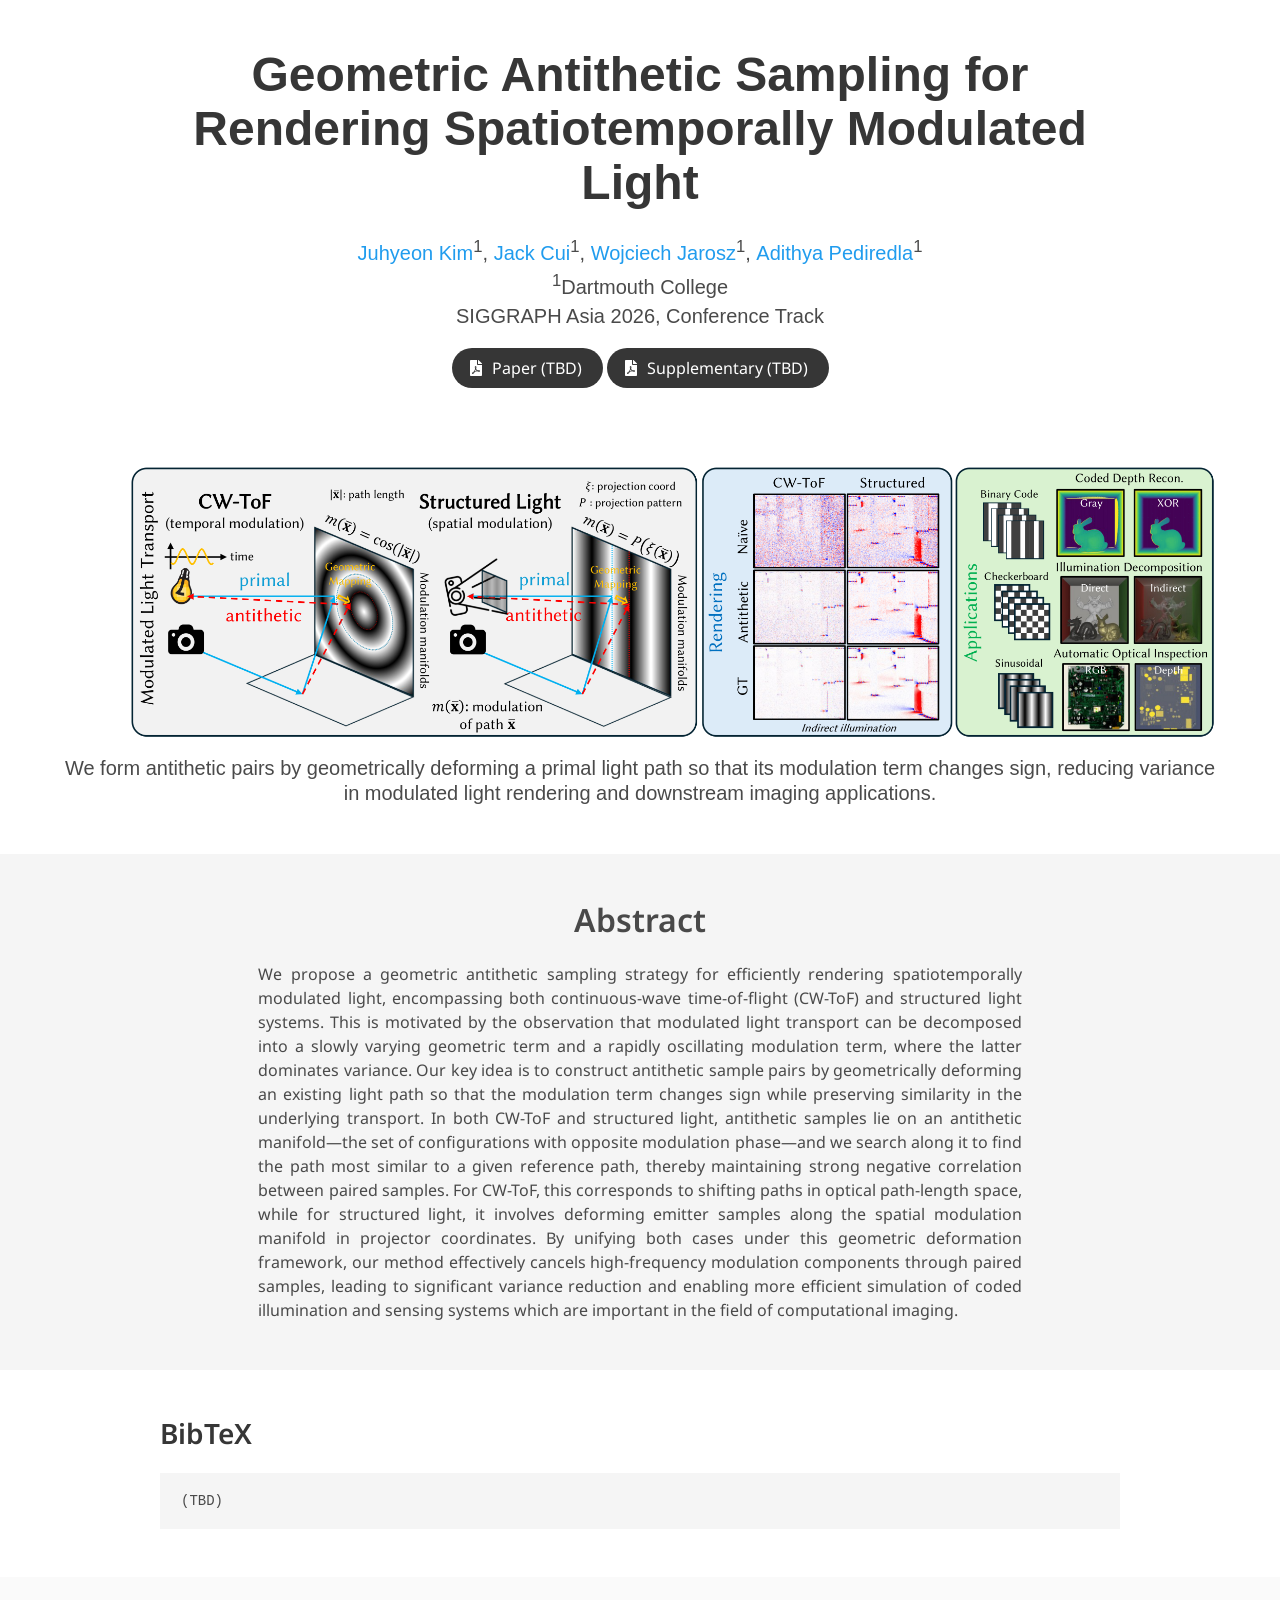
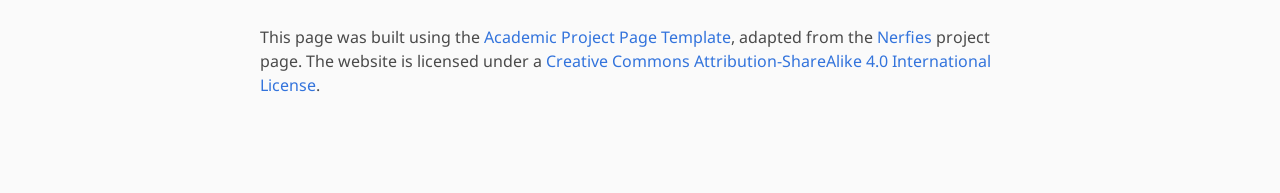
==== antithetic_modulation/index.html @ 36a0314f "grammar fix" ====
<!DOCTYPE html>
<html lang="en">
<head>
  <meta charset="utf-8">
  <meta name="description" content="Geometric Antithetic Sampling for Rendering Spatiotemporally Modulated Light">
  <meta property="og:title" content="Geometric Antithetic Sampling for Rendering Spatiotemporally Modulated Light">
  <meta property="og:description" content="Geometric Antithetic Sampling for Rendering Spatiotemporally Modulated Light (SIGGRAPH Asia 2026, Conference Track)">
  <meta property="og:url" content="https://juhyeonkim95.github.io/project-pages/antithetic_modulation/">
  <meta property="og:image" content="https://juhyeonkim95.github.io/project-pages/antithetic_modulation/static/images/teaser.png">
  <meta name="twitter:title" content="Geometric Antithetic Sampling for Rendering Spatiotemporally Modulated Light">
  <meta name="twitter:description" content="Geometric Antithetic Sampling for Rendering Spatiotemporally Modulated Light (SIGGRAPH Asia 2026, Conference Track)">
  <meta name="twitter:image" content="https://juhyeonkim95.github.io/project-pages/antithetic_modulation/static/images/teaser.png">
  <meta name="twitter:card" content="summary_large_image">
  <meta name="keywords" content="Antithetic Sampling, Modulated Light Transport, Structured Light, Continuous-wave Time-of-Flight Imaging">
  <meta name="viewport" content="width=device-width, initial-scale=1">

  <title>Geometric Antithetic Sampling for Rendering Spatiotemporally Modulated Light</title>
  <link rel="icon" type="image/x-icon" href="static/images/butterfly.ico">
  <link href="https://fonts.googleapis.com/css?family=Google+Sans|Noto+Sans|Castoro" rel="stylesheet">
  <link rel="stylesheet" href="static/css/bulma.min.css">
  <link rel="stylesheet" href="static/css/fontawesome.all.min.css">
  <link rel="stylesheet" href="static/css/index.css">
  <script defer src="static/js/fontawesome.all.min.js"></script>
</head>
<body>
  <section class="hero">
    <div class="hero-body">
      <div class="container is-max-desktop">
        <div class="columns is-centered">
          <div class="column has-text-centered">
            <h1 class="title is-1 publication-title">Geometric Antithetic Sampling for<br>Rendering Spatiotemporally Modulated Light</h1>
            <div class="is-size-5 publication-authors">
              <span class="author-block"><a href="https://juhyeonkim.netlify.app/" target="_blank">Juhyeon Kim</a><sup>1</sup>,</span>
              <span class="author-block"><a href="https://jackcui.ca/" target="_blank">Jack Cui</a><sup>1</sup>,</span>
              <span class="author-block"><a href="https://cs.dartmouth.edu/~wjarosz/" target="_blank">Wojciech Jarosz</a><sup>1</sup>,</span>
              <span class="author-block"><a href="https://risclab-dartmouth.org/people/adithya-pediredla/" target="_blank">Adithya Pediredla</a><sup>1</sup></span>
            </div>
            <div class="is-size-5 publication-authors">
              <span class="author-block"><sup>1</sup>Dartmouth College<br>SIGGRAPH Asia 2026, Conference Track</span>
            </div>
            <div class="column has-text-centered">
              <div class="publication-links">
                <span class="link-block">
                  <a class="external-link button is-normal is-rounded is-dark" aria-disabled="true">
                    <span class="icon"><i class="fas fa-file-pdf"></i></span><span>Paper (TBD)</span>
                  </a>
                </span>
                <span class="link-block">
                  <a class="external-link button is-normal is-rounded is-dark" aria-disabled="true">
                    <span class="icon"><i class="fas fa-file-pdf"></i></span><span>Supplementary (TBD)</span>
                  </a>
                </span>
              </div>
            </div>
          </div>
        </div>
      </div>
    </div>
  </section>

  <section class="hero teaser">
    <div class="container is-fluid">
      <div class="hero-body">
        <img src="static/images/teaser.png" alt="Overview of geometric antithetic sampling for temporally and spatially modulated light transport">
        <h2 class="subtitle has-text-centered">
          We form antithetic pairs by geometrically deforming a primal light path so that its modulation term changes sign, reducing variance in modulated light rendering and downstream imaging applications.
        </h2>
      </div>
    </div>
  </section>

  <section class="section hero is-light">
    <div class="container is-max-desktop">
      <div class="columns is-centered has-text-centered">
        <div class="column is-four-fifths">
          <h2 class="title is-3">Abstract</h2>
          <div class="content has-text-justified">
            <p>
              We propose a geometric antithetic sampling strategy for efficiently rendering spatiotemporally modulated light, encompassing both continuous-wave time-of-flight (CW-ToF) and structured light systems. This is motivated by the observation that modulated light transport can be decomposed into a slowly varying geometric term and a rapidly oscillating modulation term, where the latter dominates variance. Our key idea is to construct antithetic sample pairs by geometrically deforming an existing light path so that the modulation term changes sign while preserving similarity in the underlying transport. In both CW-ToF and structured light, antithetic samples lie on an antithetic manifold—the set of configurations with opposite modulation phase—and we search along it to find the path most similar to a given reference path, thereby maintaining strong negative correlation between paired samples. For CW-ToF, this corresponds to shifting paths in optical path-length space, while for structured light, it involves deforming emitter samples along the spatial modulation manifold in projector coordinates. By unifying both cases under this geometric deformation framework, our method effectively cancels high-frequency modulation components through paired samples, leading to significant variance reduction and enabling more efficient simulation of coded illumination and sensing systems which are important in the field of computational imaging.
            </p>
          </div>
        </div>
      </div>
    </div>
  </section>

  <section class="section" id="BibTeX">
    <div class="container is-max-desktop content">
      <h2 class="title">BibTeX</h2>
      <pre><code>(TBD)</code></pre>
    </div>
  </section>

  <footer class="footer">
    <div class="container">
      <div class="columns is-centered">
        <div class="column is-8">
          <div class="content">
            <p>
              This page was built using the <a href="https://github.com/eliahuhorwitz/Academic-project-page-template" target="_blank">Academic Project Page Template</a>, adapted from the <a href="https://nerfies.github.io" target="_blank">Nerfies</a> project page. The website is licensed under a <a rel="license" href="http://creativecommons.org/licenses/by-sa/4.0/" target="_blank">Creative Commons Attribution-ShareAlike 4.0 International License</a>.
            </p>
          </div>
        </div>
      </div>
    </div>
  </footer>
</body>
</html>
---- antithetic_modulation/static/css/index.css ----
body {
  font-family: 'Noto Sans', sans-serif;
}


.footer .icon-link {
    font-size: 25px;
    color: #000;
}

.link-block a {
    margin-top: 5px;
    margin-bottom: 5px;
}

.dnerf {
  font-variant: small-caps;
}


.teaser .hero-body {
  padding-top: 0;
  padding-bottom: 3rem;
}

.teaser {
  font-family: 'Google Sans', sans-serif;
}


.publication-title {
}

.publication-banner {
  max-height: 100%;

}

.publication-banner video {
  position: relative;
  left: auto;
  top: auto;
  transform: none;
  object-fit: contain;
}

.publication-header .hero-body {
}

.publication-title {
    font-family: 'Google Sans', sans-serif;
}

.publication-authors {
    font-family: 'Google Sans', sans-serif;
}

.publication-venue {
    color: #555;
    width: fit-content;
    font-weight: bold;
}

.publication-awards {
    color: #ff3860;
    width: fit-content;
    font-weight: bolder;
}

.publication-authors {
}

.publication-authors a {
   color: hsl(204, 86%, 53%) !important;
}

.publication-authors a:hover {
    text-decoration: underline;
}

.author-block {
  display: inline-block;
}

.publication-banner img {
}

.publication-authors {
  /*color: #4286f4;*/
}

.publication-video {
    position: relative;
    width: 100%;
    height: 0;
    padding-bottom: 56.25%;

    overflow: hidden;
    border-radius: 10px !important;
}

.publication-video iframe {
    position: absolute;
    top: 0;
    left: 0;
    width: 100%;
    height: 100%;
}

.publication-body img {
}

.results-carousel {
  overflow: hidden;
}

.results-carousel .item {
  margin: 5px;
  overflow: hidden;
  padding: 20px;
  font-size: 0;
}

.results-carousel video {
  margin: 0;
}

.slider-pagination .slider-page {
  background: #000000;
}

.eql-cntrb { 
  font-size: smaller;
}
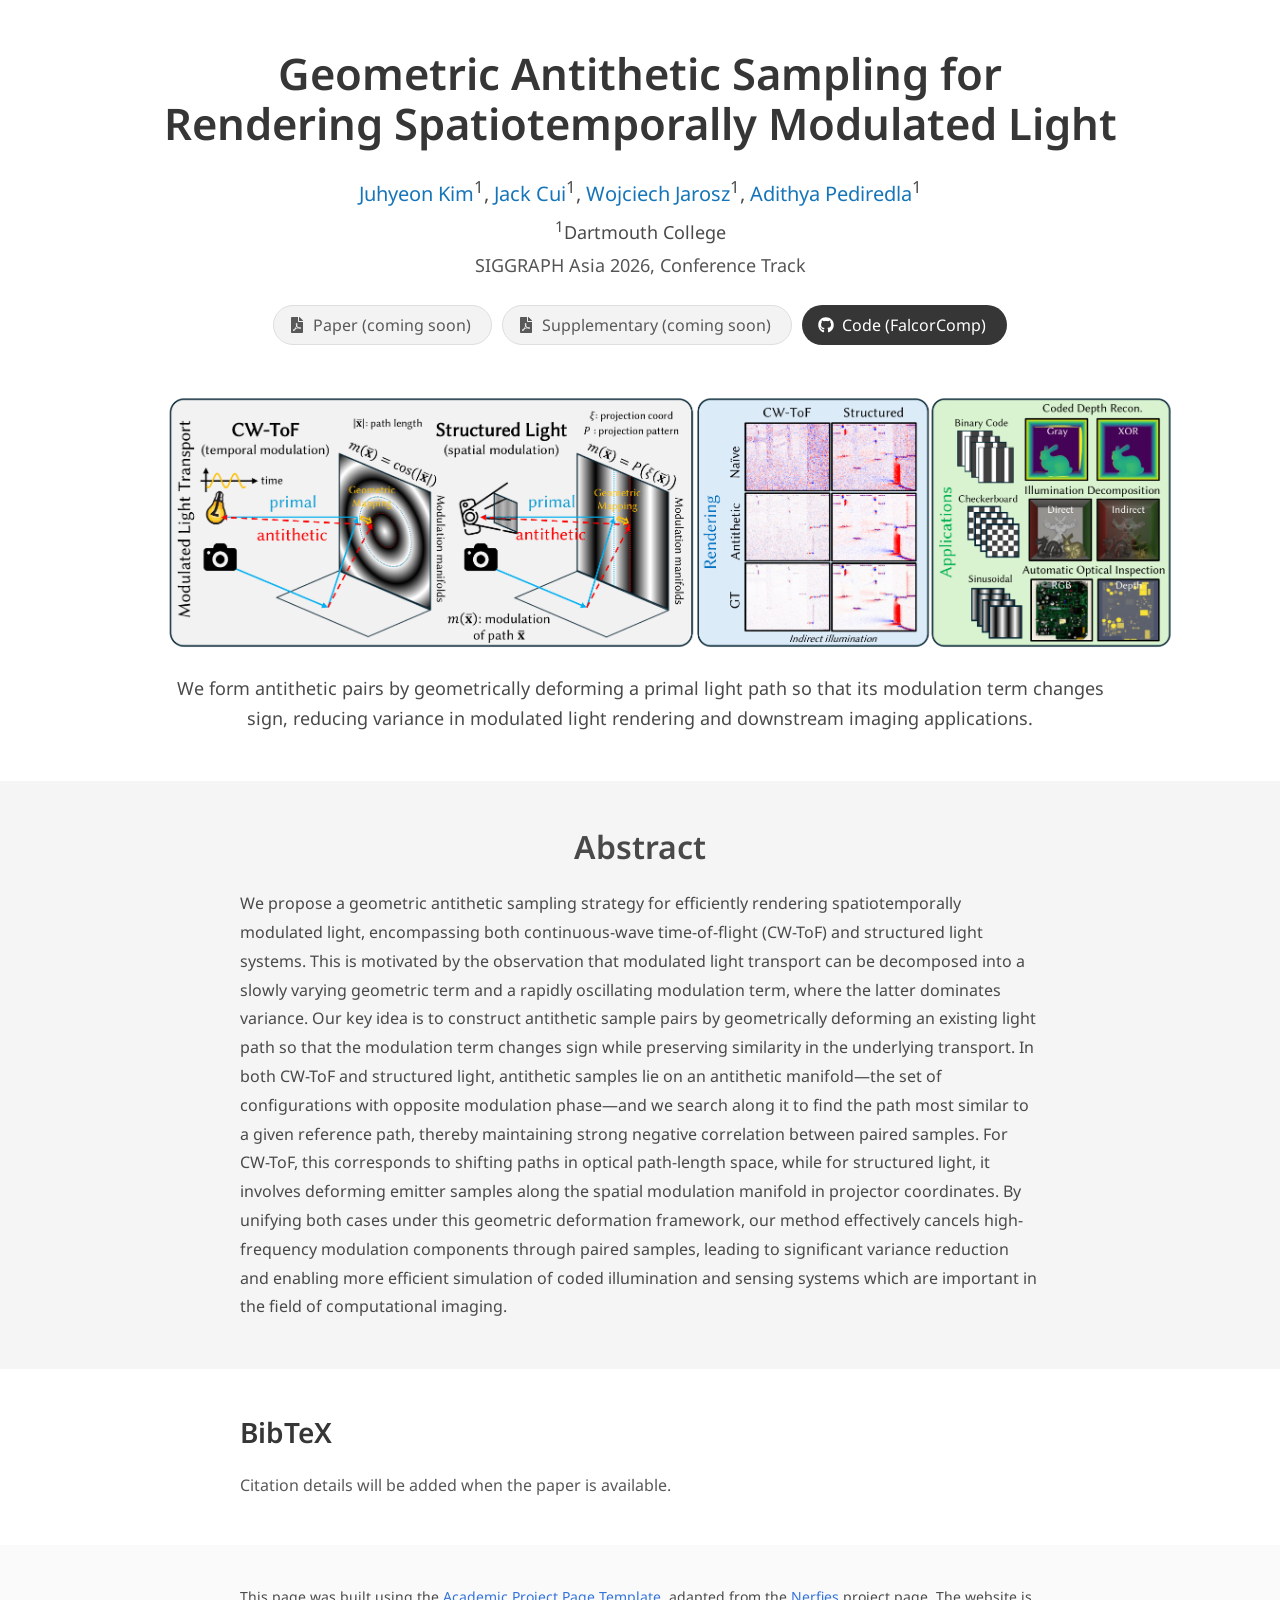
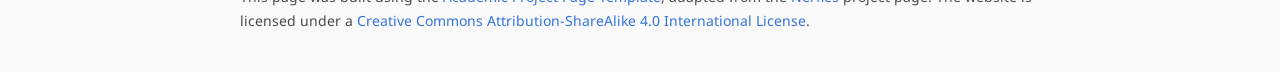
==== commit 0a41b219: "Fix Antithetic Modulation page layout and add FalcorComp link" ====
--- a/antithetic_modulation/index.html
+++ b/antithetic_modulation/index.html
@@ -18,89 +18,74 @@
   <link rel="icon" type="image/x-icon" href="static/images/butterfly.ico">
   <link href="https://fonts.googleapis.com/css?family=Google+Sans|Noto+Sans|Castoro" rel="stylesheet">
   <link rel="stylesheet" href="static/css/bulma.min.css">
-  <link rel="stylesheet" href="static/css/fontawesome.all.min.css">
   <link rel="stylesheet" href="static/css/index.css">
   <script defer src="static/js/fontawesome.all.min.js"></script>
 </head>
 <body>
-  <section class="hero">
+  <section class="hero publication-header" aria-labelledby="publication-title">
     <div class="hero-body">
-      <div class="container is-max-desktop">
-        <div class="columns is-centered">
-          <div class="column has-text-centered">
-            <h1 class="title is-1 publication-title">Geometric Antithetic Sampling for<br>Rendering Spatiotemporally Modulated Light</h1>
-            <div class="is-size-5 publication-authors">
-              <span class="author-block"><a href="https://juhyeonkim.netlify.app/" target="_blank">Juhyeon Kim</a><sup>1</sup>,</span>
-              <span class="author-block"><a href="https://jackcui.ca/" target="_blank">Jack Cui</a><sup>1</sup>,</span>
-              <span class="author-block"><a href="https://cs.dartmouth.edu/~wjarosz/" target="_blank">Wojciech Jarosz</a><sup>1</sup>,</span>
-              <span class="author-block"><a href="https://risclab-dartmouth.org/people/adithya-pediredla/" target="_blank">Adithya Pediredla</a><sup>1</sup></span>
-            </div>
-            <div class="is-size-5 publication-authors">
-              <span class="author-block"><sup>1</sup>Dartmouth College<br>SIGGRAPH Asia 2026, Conference Track</span>
-            </div>
-            <div class="column has-text-centered">
-              <div class="publication-links">
-                <span class="link-block">
-                  <a class="external-link button is-normal is-rounded is-dark" aria-disabled="true">
-                    <span class="icon"><i class="fas fa-file-pdf"></i></span><span>Paper (TBD)</span>
-                  </a>
-                </span>
-                <span class="link-block">
-                  <a class="external-link button is-normal is-rounded is-dark" aria-disabled="true">
-                    <span class="icon"><i class="fas fa-file-pdf"></i></span><span>Supplementary (TBD)</span>
-                  </a>
-                </span>
-              </div>
-            </div>
-          </div>
+      <div class="publication-container has-text-centered">
+        <h1 class="title publication-title" id="publication-title">Geometric Antithetic Sampling for<br class="title-break"> Rendering Spatiotemporally Modulated Light</h1>
+        <div class="is-size-5 publication-authors">
+          <span class="author-block"><a href="https://juhyeonkim.netlify.app/" target="_blank">Juhyeon Kim</a><sup>1</sup>,</span>
+          <span class="author-block"><a href="https://jackcui.ca/" target="_blank">Jack Cui</a><sup>1</sup>,</span>
+          <span class="author-block"><a href="https://cs.dartmouth.edu/~wjarosz/" target="_blank">Wojciech Jarosz</a><sup>1</sup>,</span>
+          <span class="author-block"><a href="https://risclab-dartmouth.org/people/adithya-pediredla/" target="_blank">Adithya Pediredla</a><sup>1</sup></span>
+        </div>
+        <p class="publication-affiliation"><sup>1</sup>Dartmouth College</p>
+        <p class="publication-venue">SIGGRAPH Asia 2026, Conference Track</p>
+        <div class="publication-links" aria-label="Publication resources">
+          <span class="button is-normal is-rounded resource-pending" aria-disabled="true">
+            <span class="icon" aria-hidden="true"><i class="fas fa-file-pdf"></i></span><span>Paper (coming soon)</span>
+          </span>
+          <span class="button is-normal is-rounded resource-pending" aria-disabled="true">
+            <span class="icon" aria-hidden="true"><i class="fas fa-file-pdf"></i></span><span>Supplementary (coming soon)</span>
+          </span>
+          <a href="https://github.com/juhyeonkim95/FalcorComp" target="_blank" rel="noopener noreferrer" class="external-link button is-normal is-rounded is-dark">
+            <span class="icon" aria-hidden="true"><i class="fab fa-github"></i></span><span>Code (FalcorComp)</span>
+          </a>
         </div>
       </div>
     </div>
   </section>
 
   <section class="hero teaser">
-    <div class="container is-fluid">
-      <div class="hero-body">
-        <img src="static/images/teaser.png" alt="Overview of geometric antithetic sampling for temporally and spatially modulated light transport">
-        <h2 class="subtitle has-text-centered">
+    <div class="publication-container">
+      <figure class="hero-body">
+        <a class="teaser-link" href="static/images/teaser.png" target="_blank" rel="noopener" aria-label="Open the overview figure at full resolution">
+          <img src="static/images/teaser.png" width="4550" height="1150" alt="Overview of geometric antithetic sampling for temporally and spatially modulated light transport">
+        </a>
+        <figcaption>
           We form antithetic pairs by geometrically deforming a primal light path so that its modulation term changes sign, reducing variance in modulated light rendering and downstream imaging applications.
-        </h2>
-      </div>
+        </figcaption>
+      </figure>
     </div>
   </section>
 
-  <section class="section hero is-light">
-    <div class="container is-max-desktop">
-      <div class="columns is-centered has-text-centered">
-        <div class="column is-four-fifths">
-          <h2 class="title is-3">Abstract</h2>
-          <div class="content has-text-justified">
-            <p>
-              We propose a geometric antithetic sampling strategy for efficiently rendering spatiotemporally modulated light, encompassing both continuous-wave time-of-flight (CW-ToF) and structured light systems. This is motivated by the observation that modulated light transport can be decomposed into a slowly varying geometric term and a rapidly oscillating modulation term, where the latter dominates variance. Our key idea is to construct antithetic sample pairs by geometrically deforming an existing light path so that the modulation term changes sign while preserving similarity in the underlying transport. In both CW-ToF and structured light, antithetic samples lie on an antithetic manifold—the set of configurations with opposite modulation phase—and we search along it to find the path most similar to a given reference path, thereby maintaining strong negative correlation between paired samples. For CW-ToF, this corresponds to shifting paths in optical path-length space, while for structured light, it involves deforming emitter samples along the spatial modulation manifold in projector coordinates. By unifying both cases under this geometric deformation framework, our method effectively cancels high-frequency modulation components through paired samples, leading to significant variance reduction and enabling more efficient simulation of coded illumination and sensing systems which are important in the field of computational imaging.
-            </p>
-          </div>
-        </div>
+  <section class="section hero is-light" aria-labelledby="abstract-title">
+    <div class="text-container">
+      <h2 class="title is-3 has-text-centered" id="abstract-title">Abstract</h2>
+      <div class="content abstract-text">
+        <p>
+          We propose a geometric antithetic sampling strategy for efficiently rendering spatiotemporally modulated light, encompassing both continuous-wave time-of-flight (CW-ToF) and structured light systems. This is motivated by the observation that modulated light transport can be decomposed into a slowly varying geometric term and a rapidly oscillating modulation term, where the latter dominates variance. Our key idea is to construct antithetic sample pairs by geometrically deforming an existing light path so that the modulation term changes sign while preserving similarity in the underlying transport. In both CW-ToF and structured light, antithetic samples lie on an antithetic manifold—the set of configurations with opposite modulation phase—and we search along it to find the path most similar to a given reference path, thereby maintaining strong negative correlation between paired samples. For CW-ToF, this corresponds to shifting paths in optical path-length space, while for structured light, it involves deforming emitter samples along the spatial modulation manifold in projector coordinates. By unifying both cases under this geometric deformation framework, our method effectively cancels high-frequency modulation components through paired samples, leading to significant variance reduction and enabling more efficient simulation of coded illumination and sensing systems which are important in the field of computational imaging.
+        </p>
       </div>
     </div>
   </section>
 
   <section class="section" id="BibTeX">
-    <div class="container is-max-desktop content">
+    <div class="text-container content">
       <h2 class="title">BibTeX</h2>
-      <pre><code>(TBD)</code></pre>
+      <p class="publication-note">Citation details will be added when the paper is available.</p>
     </div>
   </section>
 
   <footer class="footer">
-    <div class="container">
-      <div class="columns is-centered">
-        <div class="column is-8">
-          <div class="content">
-            <p>
-              This page was built using the <a href="https://github.com/eliahuhorwitz/Academic-project-page-template" target="_blank">Academic Project Page Template</a>, adapted from the <a href="https://nerfies.github.io" target="_blank">Nerfies</a> project page. The website is licensed under a <a rel="license" href="http://creativecommons.org/licenses/by-sa/4.0/" target="_blank">Creative Commons Attribution-ShareAlike 4.0 International License</a>.
-            </p>
-          </div>
-        </div>
+    <div class="text-container">
+      <div class="content">
+        <p>
+          This page was built using the <a href="https://github.com/eliahuhorwitz/Academic-project-page-template" target="_blank">Academic Project Page Template</a>, adapted from the <a href="https://nerfies.github.io" target="_blank">Nerfies</a> project page. The website is licensed under a <a rel="license" href="http://creativecommons.org/licenses/by-sa/4.0/" target="_blank">Creative Commons Attribution-ShareAlike 4.0 International License</a>.
+        </p>
       </div>
     </div>
   </footer>
--- a/antithetic_modulation/static/css/index.css
+++ b/antithetic_modulation/static/css/index.css
@@ -2,136 +2,164 @@
   font-family: 'Noto Sans', sans-serif;
 }
 
-
-.footer .icon-link {
-    font-size: 25px;
-    color: #000;
+.publication-container,
+.text-container {
+  margin: 0 auto;
+  width: 100%;
 }
 
-.link-block a {
-    margin-top: 5px;
-    margin-bottom: 5px;
+.publication-container {
+  max-width: 1080px;
 }
 
-.dnerf {
-  font-variant: small-caps;
-}
-
-
-.teaser .hero-body {
-  padding-top: 0;
-  padding-bottom: 3rem;
-}
-
-.teaser {
-  font-family: 'Google Sans', sans-serif;
-}
-
-
-.publication-title {
-}
-
-.publication-banner {
-  max-height: 100%;
-
-}
-
-.publication-banner video {
-  position: relative;
-  left: auto;
-  top: auto;
-  transform: none;
-  object-fit: contain;
+.text-container {
+  max-width: 800px;
 }
 
 .publication-header .hero-body {
+  padding: 3rem 1.5rem 2.5rem;
 }
 
-.publication-title {
-    font-family: 'Google Sans', sans-serif;
+.publication-title.title {
+  margin: 0 auto 1.5rem;
+  font-family: 'Google Sans', 'Noto Sans', sans-serif;
+  font-size: clamp(1.75rem, 3.4vw, 3rem);
+  line-height: 1.16;
+  overflow-wrap: normal;
+  text-wrap: balance;
 }
 
-.publication-authors {
-    font-family: 'Google Sans', sans-serif;
-}
-
+.publication-authors,
+.publication-affiliation,
 .publication-venue {
-    color: #555;
-    width: fit-content;
-    font-weight: bold;
-}
-
-.publication-awards {
-    color: #ff3860;
-    width: fit-content;
-    font-weight: bolder;
-}
-
-.publication-authors {
+  font-family: 'Google Sans', 'Noto Sans', sans-serif;
+  line-height: 1.65;
 }
 
 .publication-authors a {
-   color: hsl(204, 86%, 53%) !important;
+  color: #1675b9;
 }
 
 .publication-authors a:hover {
-    text-decoration: underline;
+  text-decoration: underline;
 }
 
 .author-block {
   display: inline-block;
 }
 
-.publication-banner img {
+.publication-affiliation {
+  margin-top: 0.25rem;
+  font-size: 1.125rem;
 }
 
-.publication-authors {
-  /*color: #4286f4;*/
+.publication-venue {
+  margin-top: 0.25rem;
+  color: #555;
+  font-size: 1.125rem;
 }
 
-.publication-video {
-    position: relative;
-    width: 100%;
-    height: 0;
-    padding-bottom: 56.25%;
-
-    overflow: hidden;
-    border-radius: 10px !important;
+.publication-links {
+  display: flex;
+  flex-wrap: wrap;
+  justify-content: center;
+  gap: 0.625rem;
+  margin-top: 1.5rem;
 }
 
-.publication-video iframe {
-    position: absolute;
-    top: 0;
-    left: 0;
-    width: 100%;
-    height: 100%;
+.publication-links .resource-pending {
+  color: #595959;
+  background: #f3f3f3;
+  border-color: #dedede;
+  cursor: default;
 }
 
-.publication-body img {
+a:focus-visible {
+  outline: 3px solid #1675b9;
+  outline-offset: 4px;
 }
 
-.results-carousel {
-  overflow: hidden;
+.teaser {
+  padding: 0 1.5rem 3rem;
 }
 
-.results-carousel .item {
-  margin: 5px;
-  overflow: hidden;
-  padding: 20px;
-  font-size: 0;
+.teaser .hero-body {
+  padding: 0;
 }
 
-.results-carousel video {
-  margin: 0;
+.teaser-link,
+.teaser img {
+  display: block;
+  width: 100%;
 }
 
-.slider-pagination .slider-page {
-  background: #000000;
+.teaser-link {
+  cursor: zoom-in;
 }
 
-.eql-cntrb { 
-  font-size: smaller;
+.teaser img {
+  height: auto;
 }
 
+.teaser figcaption {
+  max-width: 960px;
+  margin: 1rem auto 0;
+  font-size: 1.125rem;
+  line-height: 1.65;
+  text-align: center;
+}
 
+.abstract-text {
+  text-align: left;
+  line-height: 1.8;
+}
 
+.publication-note {
+  color: #595959;
+}
+
+.footer {
+  padding: 2.5rem 1.5rem;
+  font-size: 0.875rem;
+  line-height: 1.7;
+}
+
+@media screen and (max-width: 768px) {
+  .publication-header .hero-body {
+    padding: 2rem 1rem;
+  }
+
+  .title-break {
+    display: none;
+  }
+
+  .publication-authors.is-size-5 {
+    font-size: 1.0625rem !important;
+  }
+
+  .publication-affiliation,
+  .publication-venue {
+    font-size: 1rem;
+  }
+
+  .publication-links .button {
+    font-size: 0.875rem;
+  }
+
+  .teaser {
+    padding: 0 1rem 2rem;
+  }
+
+  .teaser figcaption {
+    font-size: 1rem;
+    text-align: left;
+  }
+
+  .section {
+    padding: 2rem 1rem;
+  }
+
+  .footer {
+    padding: 2rem 1rem;
+  }
+}
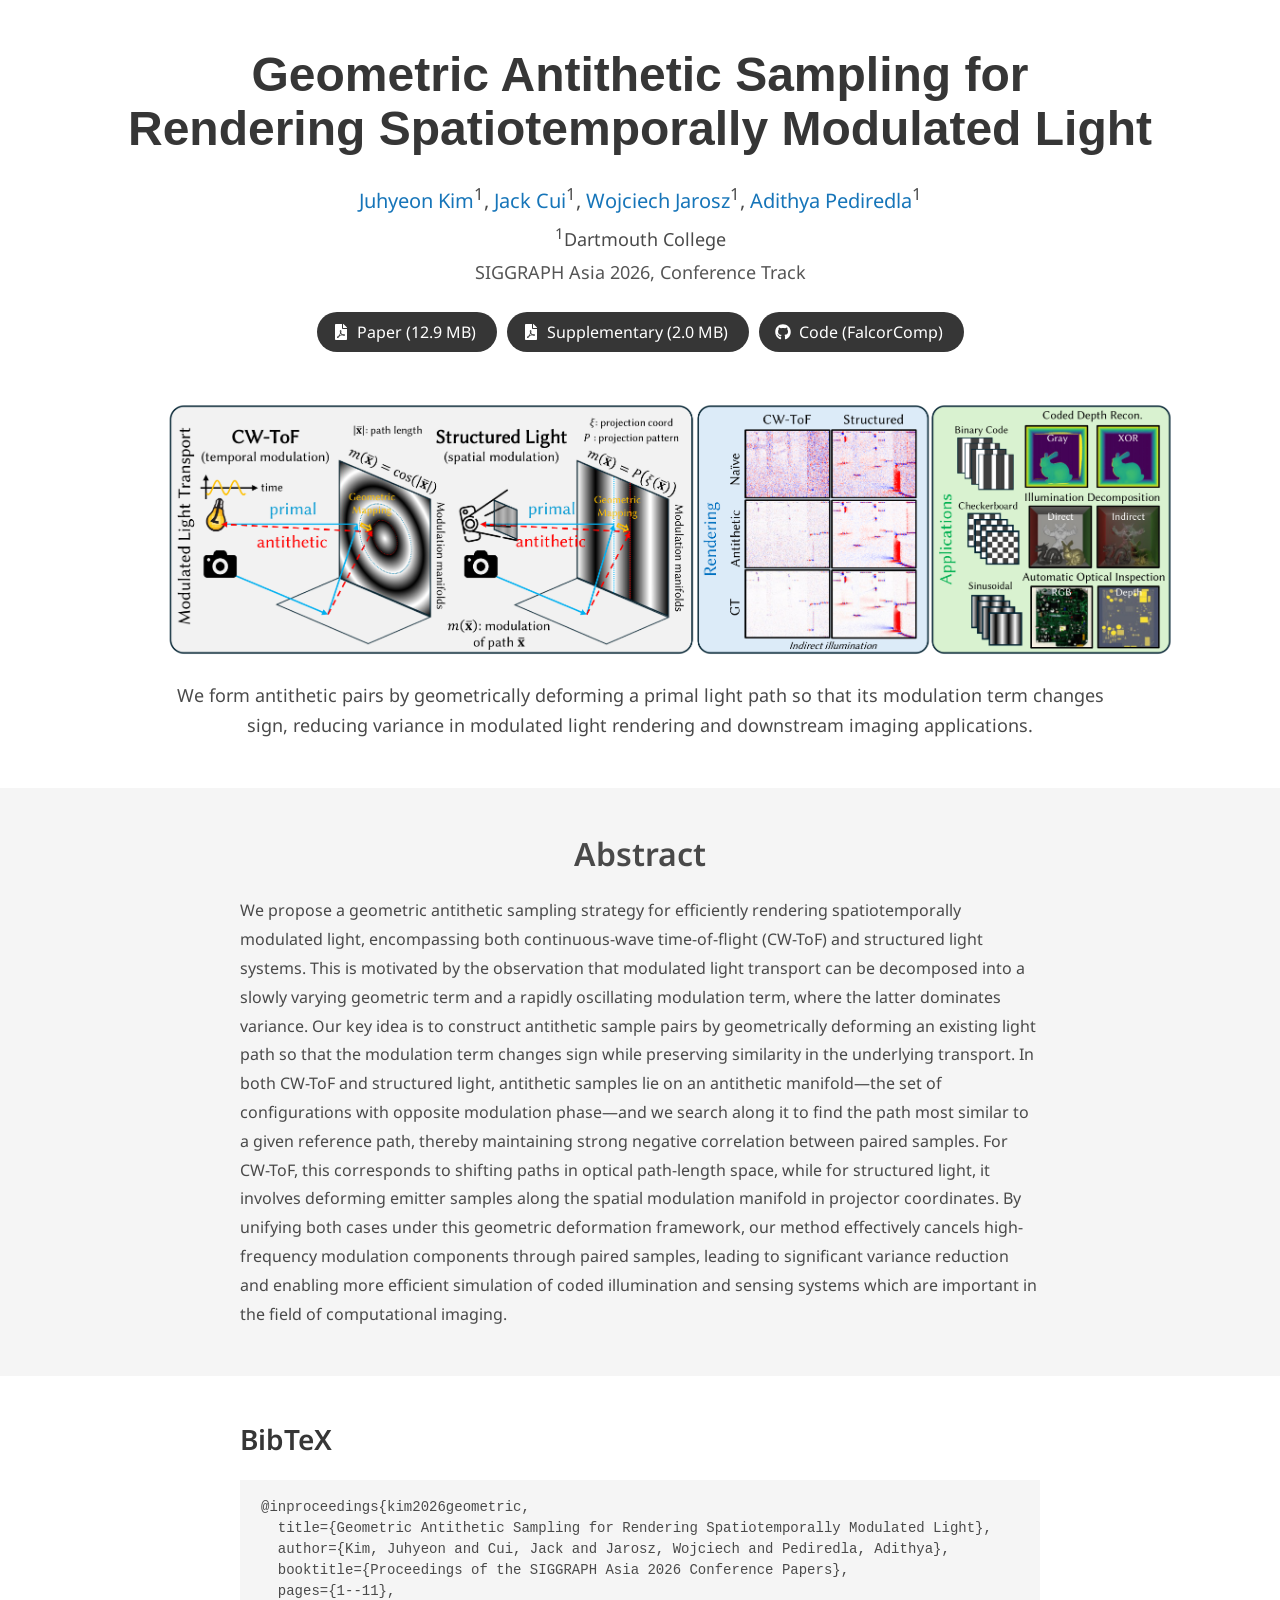
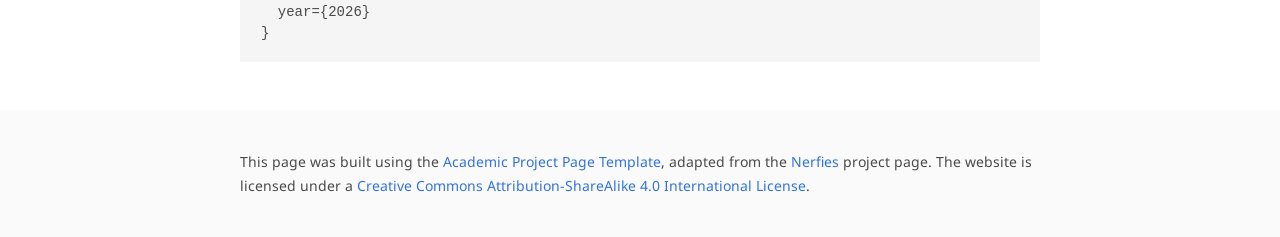
==== commit 0c6dc127: "antithetic update" ====
--- a/antithetic_modulation/index.html
+++ b/antithetic_modulation/index.html
@@ -18,14 +18,14 @@
   <link rel="icon" type="image/x-icon" href="static/images/butterfly.ico">
   <link href="https://fonts.googleapis.com/css?family=Google+Sans|Noto+Sans|Castoro" rel="stylesheet">
   <link rel="stylesheet" href="static/css/bulma.min.css">
-  <link rel="stylesheet" href="static/css/index.css">
+  <link rel="stylesheet" href="static/css/index.css?v=20261122-1">
   <script defer src="static/js/fontawesome.all.min.js"></script>
 </head>
 <body>
   <section class="hero publication-header" aria-labelledby="publication-title">
     <div class="hero-body">
       <div class="publication-container has-text-centered">
-        <h1 class="title publication-title" id="publication-title">Geometric Antithetic Sampling for<br class="title-break"> Rendering Spatiotemporally Modulated Light</h1>
+        <h1 class="title is-1 publication-title" id="publication-title">Geometric Antithetic Sampling for<br class="title-break"> Rendering Spatiotemporally Modulated Light</h1>
         <div class="is-size-5 publication-authors">
           <span class="author-block"><a href="https://juhyeonkim.netlify.app/" target="_blank">Juhyeon Kim</a><sup>1</sup>,</span>
           <span class="author-block"><a href="https://jackcui.ca/" target="_blank">Jack Cui</a><sup>1</sup>,</span>
@@ -35,12 +35,12 @@
         <p class="publication-affiliation"><sup>1</sup>Dartmouth College</p>
         <p class="publication-venue">SIGGRAPH Asia 2026, Conference Track</p>
         <div class="publication-links" aria-label="Publication resources">
-          <span class="button is-normal is-rounded resource-pending" aria-disabled="true">
-            <span class="icon" aria-hidden="true"><i class="fas fa-file-pdf"></i></span><span>Paper (coming soon)</span>
-          </span>
-          <span class="button is-normal is-rounded resource-pending" aria-disabled="true">
-            <span class="icon" aria-hidden="true"><i class="fas fa-file-pdf"></i></span><span>Supplementary (coming soon)</span>
-          </span>
+          <a href="static/pdfs/Geometric_Antithetic_Sampling.pdf" target="_blank" rel="noopener noreferrer" class="external-link button is-normal is-rounded is-dark">
+            <span class="icon" aria-hidden="true"><i class="fas fa-file-pdf"></i></span><span>Paper (12.9 MB)</span>
+          </a>
+          <a href="static/pdfs/Geometric_Antithetic_Sampling_Supplementary.pdf" target="_blank" rel="noopener noreferrer" class="external-link button is-normal is-rounded is-dark">
+            <span class="icon" aria-hidden="true"><i class="fas fa-file-pdf"></i></span><span>Supplementary (2.0 MB)</span>
+          </a>
           <a href="https://github.com/juhyeonkim95/FalcorComp" target="_blank" rel="noopener noreferrer" class="external-link button is-normal is-rounded is-dark">
             <span class="icon" aria-hidden="true"><i class="fab fa-github"></i></span><span>Code (FalcorComp)</span>
           </a>
@@ -76,7 +76,13 @@
   <section class="section" id="BibTeX">
     <div class="text-container content">
       <h2 class="title">BibTeX</h2>
-      <p class="publication-note">Citation details will be added when the paper is available.</p>
+      <pre><code>@inproceedings{kim2026geometric,
+  title={Geometric Antithetic Sampling for Rendering Spatiotemporally Modulated Light},
+  author={Kim, Juhyeon and Cui, Jack and Jarosz, Wojciech and Pediredla, Adithya},
+  booktitle={Proceedings of the SIGGRAPH Asia 2026 Conference Papers},
+  pages={1--11},
+  year={2026}
+}</code></pre>
     </div>
   </section>
 
--- a/antithetic_modulation/static/css/index.css
+++ b/antithetic_modulation/static/css/index.css
@@ -20,13 +20,8 @@
   padding: 3rem 1.5rem 2.5rem;
 }
 
-.publication-title.title {
-  margin: 0 auto 1.5rem;
-  font-family: 'Google Sans', 'Noto Sans', sans-serif;
-  font-size: clamp(1.75rem, 3.4vw, 3rem);
-  line-height: 1.16;
-  overflow-wrap: normal;
-  text-wrap: balance;
+.publication-title {
+  font-family: 'Google Sans', sans-serif;
 }
 
 .publication-authors,
@@ -67,13 +62,6 @@
   margin-top: 1.5rem;
 }
 
-.publication-links .resource-pending {
-  color: #595959;
-  background: #f3f3f3;
-  border-color: #dedede;
-  cursor: default;
-}
-
 a:focus-visible {
   outline: 3px solid #1675b9;
   outline-offset: 4px;
@@ -112,10 +100,6 @@
 .abstract-text {
   text-align: left;
   line-height: 1.8;
-}
-
-.publication-note {
-  color: #595959;
 }
 
 .footer {
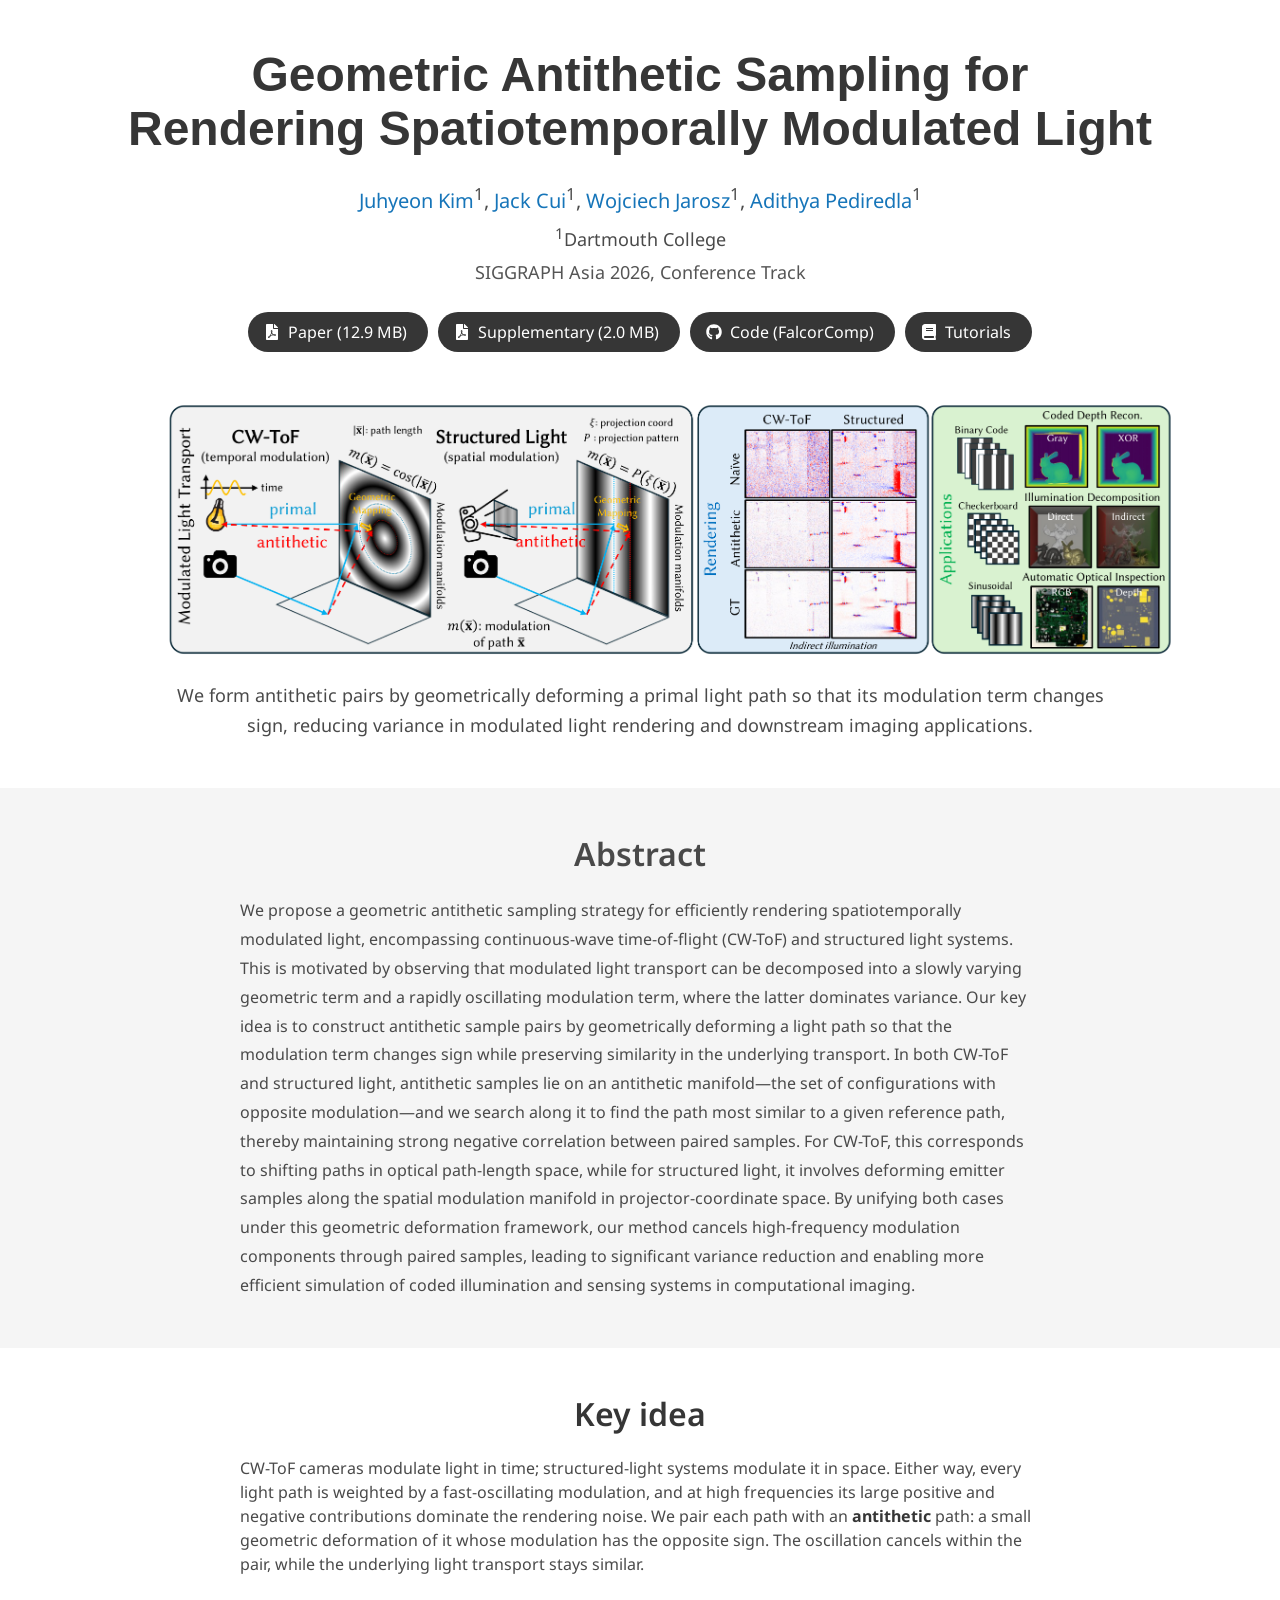
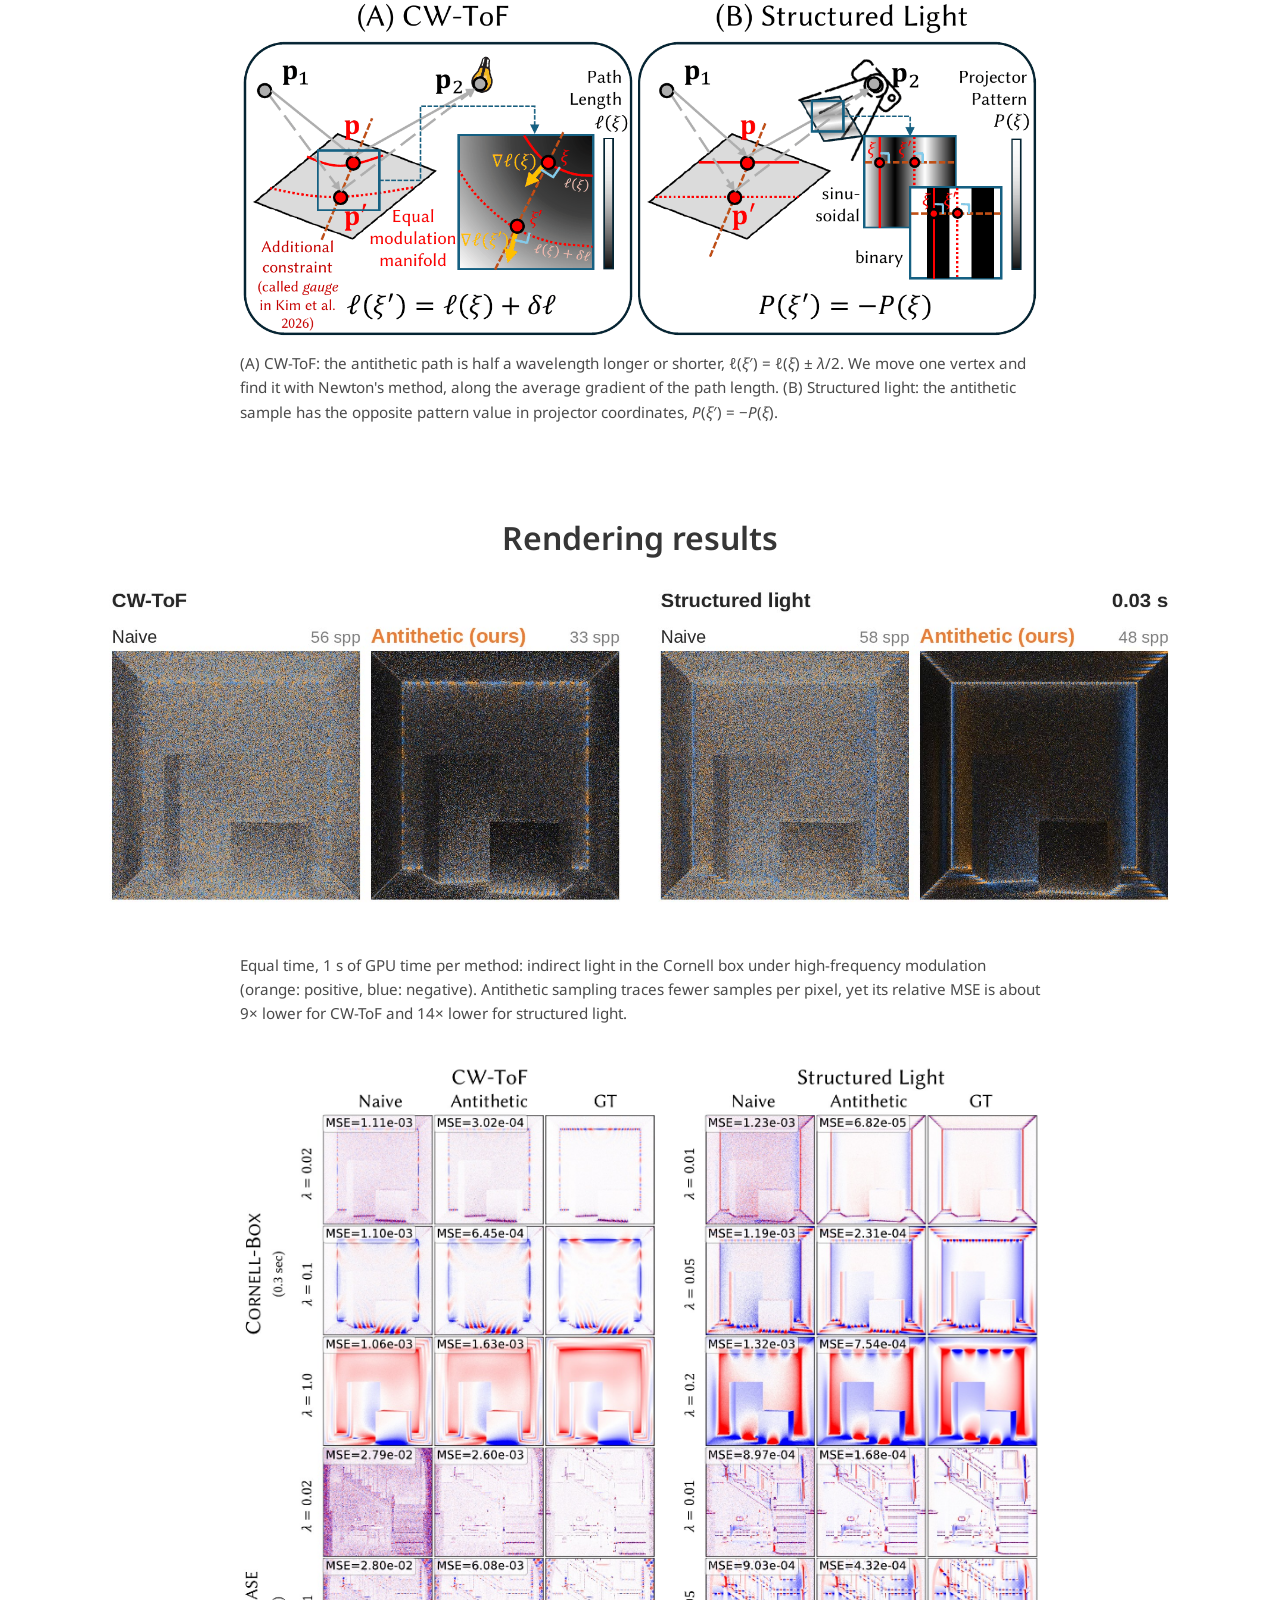
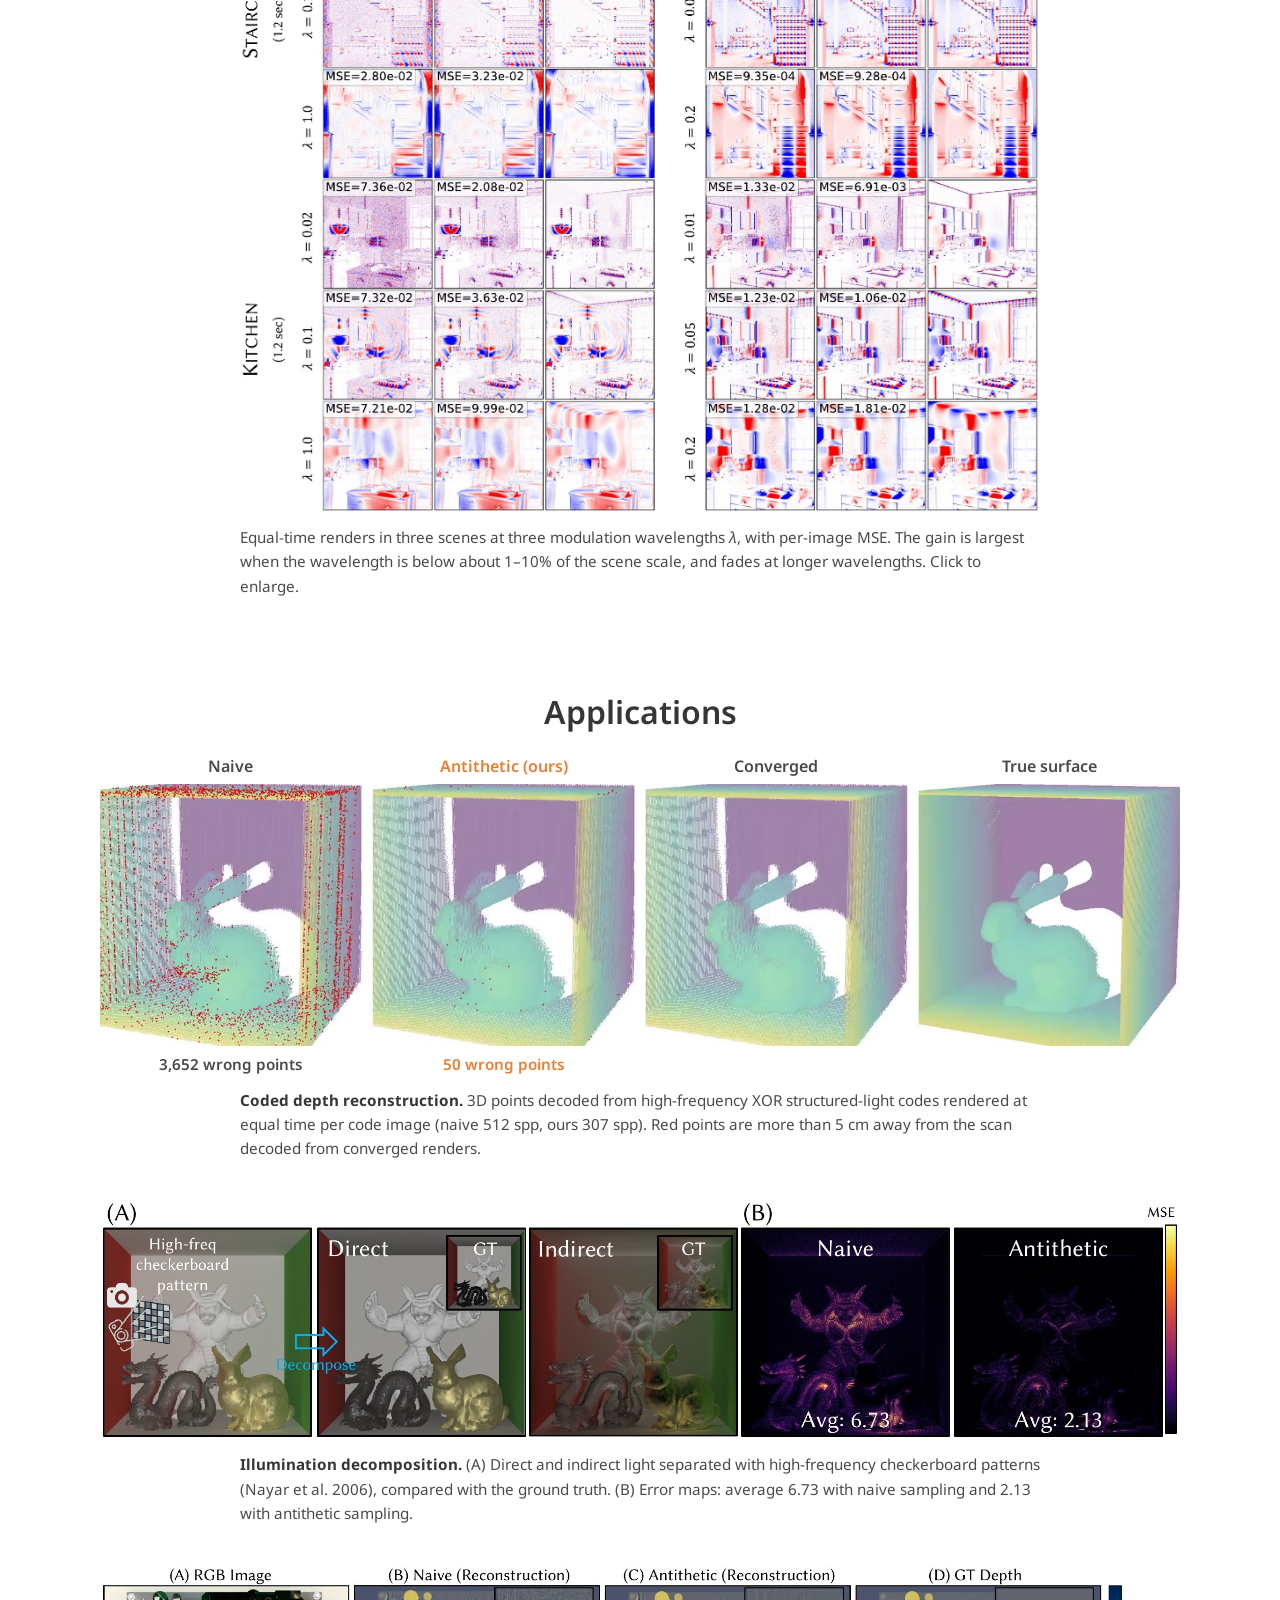
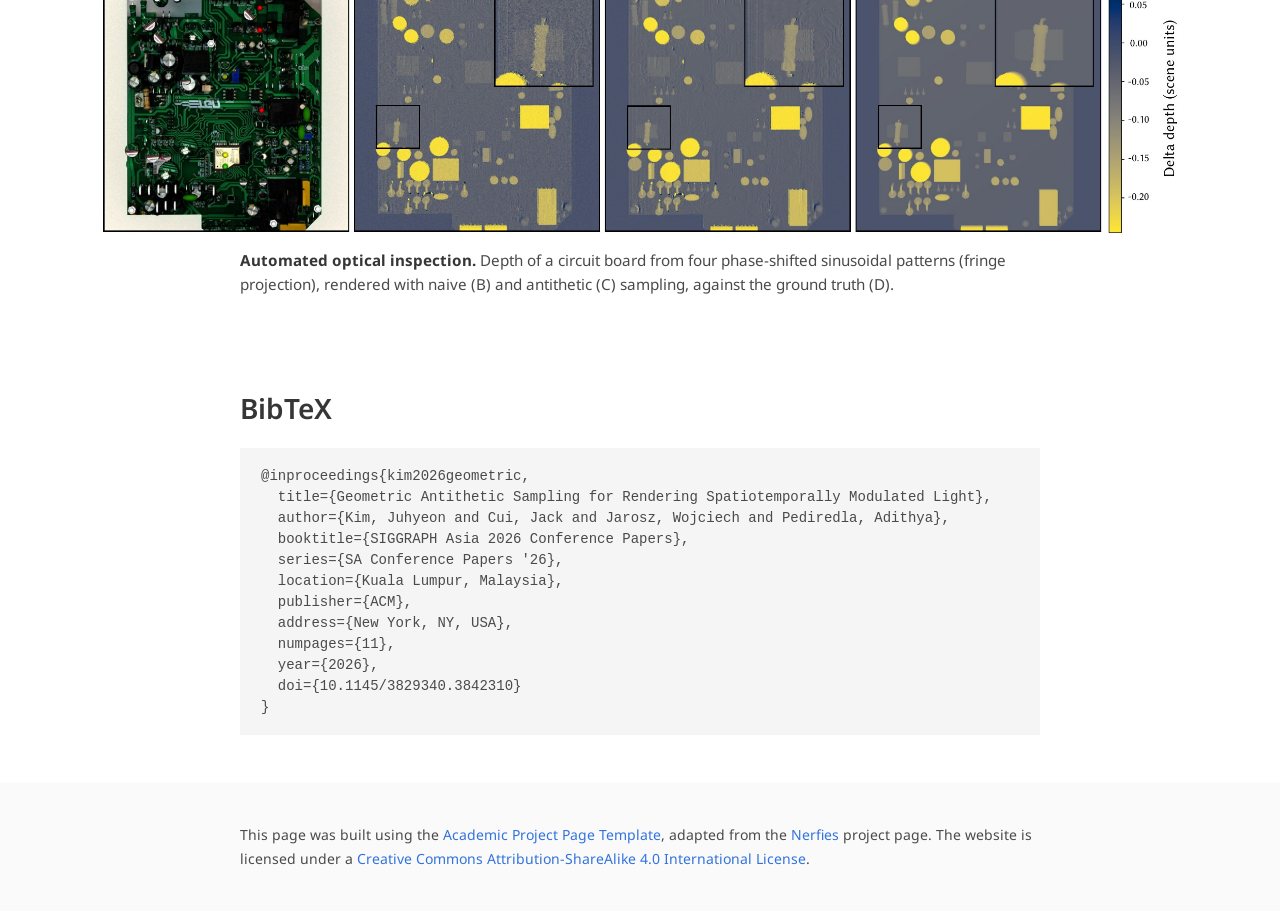
==== commit f135de7f: "update" ====
--- a/antithetic_modulation/index.html
+++ b/antithetic_modulation/index.html
@@ -18,7 +18,7 @@
   <link rel="icon" type="image/x-icon" href="static/images/butterfly.ico">
   <link href="https://fonts.googleapis.com/css?family=Google+Sans|Noto+Sans|Castoro" rel="stylesheet">
   <link rel="stylesheet" href="static/css/bulma.min.css">
-  <link rel="stylesheet" href="static/css/index.css?v=20261122-1">
+  <link rel="stylesheet" href="static/css/index.css?v=20261122-5">
   <script defer src="static/js/fontawesome.all.min.js"></script>
 </head>
 <body>
@@ -44,6 +44,14 @@
           <a href="https://github.com/juhyeonkim95/FalcorComp" target="_blank" rel="noopener noreferrer" class="external-link button is-normal is-rounded is-dark">
             <span class="icon" aria-hidden="true"><i class="fab fa-github"></i></span><span>Code (FalcorComp)</span>
           </a>
+          <a href="https://falcorcomp.readthedocs.io/en/latest/src/tutorials/modulated_antithetic_index.html" target="_blank" rel="noopener noreferrer" class="external-link button is-normal is-rounded is-dark">
+            <span class="icon" aria-hidden="true"><i class="fas fa-book"></i></span><span>Tutorials</span>
+          </a>
+          <!-- Enable when the ACM Digital Library page is live:
+          <a href="https://doi.org/10.1145/3829340.3842310" target="_blank" rel="noopener noreferrer" class="external-link button is-normal is-rounded is-dark">
+            <span class="icon" aria-hidden="true"><i class="fas fa-book-open"></i></span><span>ACM Digital Library</span>
+          </a>
+          -->
         </div>
       </div>
     </div>
@@ -67,9 +75,78 @@
       <h2 class="title is-3 has-text-centered" id="abstract-title">Abstract</h2>
       <div class="content abstract-text">
         <p>
-          We propose a geometric antithetic sampling strategy for efficiently rendering spatiotemporally modulated light, encompassing both continuous-wave time-of-flight (CW-ToF) and structured light systems. This is motivated by the observation that modulated light transport can be decomposed into a slowly varying geometric term and a rapidly oscillating modulation term, where the latter dominates variance. Our key idea is to construct antithetic sample pairs by geometrically deforming an existing light path so that the modulation term changes sign while preserving similarity in the underlying transport. In both CW-ToF and structured light, antithetic samples lie on an antithetic manifold—the set of configurations with opposite modulation phase—and we search along it to find the path most similar to a given reference path, thereby maintaining strong negative correlation between paired samples. For CW-ToF, this corresponds to shifting paths in optical path-length space, while for structured light, it involves deforming emitter samples along the spatial modulation manifold in projector coordinates. By unifying both cases under this geometric deformation framework, our method effectively cancels high-frequency modulation components through paired samples, leading to significant variance reduction and enabling more efficient simulation of coded illumination and sensing systems which are important in the field of computational imaging.
+          We propose a geometric antithetic sampling strategy for efficiently rendering spatiotemporally modulated light, encompassing continuous-wave time-of-flight (CW-ToF) and structured light systems. This is motivated by observing that modulated light transport can be decomposed into a slowly varying geometric term and a rapidly oscillating modulation term, where the latter dominates variance. Our key idea is to construct antithetic sample pairs by geometrically deforming a light path so that the modulation term changes sign while preserving similarity in the underlying transport. In both CW-ToF and structured light, antithetic samples lie on an antithetic manifold—the set of configurations with opposite modulation—and we search along it to find the path most similar to a given reference path, thereby maintaining strong negative correlation between paired samples. For CW-ToF, this corresponds to shifting paths in optical path-length space, while for structured light, it involves deforming emitter samples along the spatial modulation manifold in projector-coordinate space. By unifying both cases under this geometric deformation framework, our method cancels high-frequency modulation components through paired samples, leading to significant variance reduction and enabling more efficient simulation of coded illumination and sensing systems in computational imaging.
         </p>
       </div>
+    </div>
+  </section>
+
+  <section class="section" id="key-idea" aria-labelledby="key-idea-title">
+    <div class="text-container content">
+      <h2 class="title is-3 has-text-centered" id="key-idea-title">Key idea</h2>
+      <p>
+        CW-ToF cameras modulate light in time; structured-light systems modulate it in space. Either way, every light path is weighted by a fast-oscillating modulation, and at high frequencies its large positive and negative contributions dominate the rendering noise. We pair each path with an <strong>antithetic</strong> path: a small geometric deformation of it whose modulation has the opposite sign. The oscillation cancels within the pair, while the underlying light transport stays similar.
+      </p>
+    </div>
+    <div class="publication-container">
+      <figure class="figure is-text-width">
+        <img src="static/images/fig2_construction.png" width="1343" height="570" loading="lazy" alt="Geometric construction of antithetic pairs for CW-ToF and structured light">
+        <figcaption>
+          (A) CW-ToF: the antithetic path is half a wavelength longer or shorter, <em>ℓ</em>(<em>ξ</em>′) = <em>ℓ</em>(<em>ξ</em>) ± <em>λ</em>/2. We move one vertex and find it with Newton's method, along the average gradient of the path length. (B) Structured light: the antithetic sample has the opposite pattern value in projector coordinates, <em>P</em>(<em>ξ</em>′) = −<em>P</em>(<em>ξ</em>).
+        </figcaption>
+      </figure>
+    </div>
+  </section>
+
+  <section class="section" id="results" aria-labelledby="results-title">
+    <div class="publication-container">
+      <h2 class="title is-3 has-text-centered" id="results-title">Rendering results</h2>
+      <figure class="figure">
+        <video autoplay muted loop playsinline preload="metadata" poster="static/videos/race_cornell.jpg" width="1826" height="610" aria-label="Equal-time comparison of naive and antithetic sampling for CW-ToF and structured light in the Cornell box">
+          <source src="static/videos/race_cornell.mp4" type="video/mp4">
+        </video>
+        <figcaption>
+          Equal time, 1 s of GPU time per method: indirect light in the Cornell box under high-frequency modulation (orange: positive, blue: negative). Antithetic sampling traces fewer samples per pixel, yet its relative MSE is about 9× lower for CW-ToF and 14× lower for structured light.
+        </figcaption>
+      </figure>
+      <figure class="figure is-text-width">
+        <a href="static/images/fig10_renders.jpg" target="_blank" rel="noopener" aria-label="Open the rendered comparison at full resolution"><img src="static/images/fig10_renders.jpg" width="1817" height="2379" loading="lazy" alt="Equal-time renders of modulated indirect illumination with naive and antithetic sampling in three scenes at three wavelengths"></a>
+        <figcaption>
+          Equal-time renders in three scenes at three modulation wavelengths <em>λ</em>, with per-image MSE. The gain is largest when the wavelength is below about 1–10% of the scene scale, and fades at longer wavelengths. Click to enlarge.
+        </figcaption>
+      </figure>
+    </div>
+  </section>
+
+  <section class="section" id="applications" aria-labelledby="applications-title">
+    <div class="publication-container">
+      <h2 class="title is-3 has-text-centered" id="applications-title">Applications</h2>
+      <figure class="figure">
+        <div class="scan-labels" aria-hidden="true">
+          <span>Naive</span><span class="ours">Antithetic (ours)</span><span>Converged</span><span>True surface</span>
+        </div>
+        <video autoplay muted loop playsinline preload="metadata" poster="static/videos/scan_structured_light.jpg" width="1600" height="388" aria-label="Rotating 3D point clouds of a bunny scanned with structured light: naive, antithetic, converged and the true surface">
+          <source src="static/videos/scan_structured_light.mp4" type="video/mp4">
+        </video>
+        <div class="scan-labels is-values" aria-hidden="true">
+          <span>3,652 wrong points</span><span class="ours">50 wrong points</span><span></span><span></span>
+        </div>
+        <figcaption>
+          <strong>Coded depth reconstruction.</strong> 3D points decoded from high-frequency XOR structured-light codes rendered at equal time per code image (naive 512 spp, ours 307 spp). Red points are more than 5 cm away from the scan decoded from converged renders.
+        </figcaption>
+      </figure>
+      <figure class="figure">
+        <img src="static/images/fig12_separation.jpg" width="2121" height="471" loading="lazy" alt="Direct-global illumination decomposition with high-frequency checkerboards, and error maps of naive and antithetic sampling">
+        <figcaption>
+          <strong>Illumination decomposition.</strong> (A) Direct and indirect light separated with high-frequency checkerboard patterns (Nayar et al. 2006), compared with the ground truth. (B) Error maps: average 6.73 with naive sampling and 2.13 with antithetic sampling.
+        </figcaption>
+      </figure>
+      <figure class="figure">
+        <img src="static/images/fig11_aoi.jpg" width="2127" height="533" loading="lazy" alt="Fringe projection profilometry of a circuit board: RGB render, depth with naive and antithetic sampling, and ground-truth depth">
+        <figcaption>
+          <strong>Automated optical inspection.</strong> Depth of a circuit board from four phase-shifted sinusoidal patterns (fringe projection), rendered with naive (B) and antithetic (C) sampling, against the ground truth (D).
+        </figcaption>
+      </figure>
     </div>
   </section>
 
@@ -79,9 +156,14 @@
       <pre><code>@inproceedings{kim2026geometric,
   title={Geometric Antithetic Sampling for Rendering Spatiotemporally Modulated Light},
   author={Kim, Juhyeon and Cui, Jack and Jarosz, Wojciech and Pediredla, Adithya},
-  booktitle={Proceedings of the SIGGRAPH Asia 2026 Conference Papers},
-  pages={1--11},
-  year={2026}
+  booktitle={SIGGRAPH Asia 2026 Conference Papers},
+  series={SA Conference Papers '26},
+  location={Kuala Lumpur, Malaysia},
+  publisher={ACM},
+  address={New York, NY, USA},
+  numpages={11},
+  year={2026},
+  doi={10.1145/3829340.3842310}
 }</code></pre>
     </div>
   </section>
--- a/antithetic_modulation/static/css/index.css
+++ b/antithetic_modulation/static/css/index.css
@@ -102,6 +102,55 @@
   line-height: 1.8;
 }
 
+/* Result figures and videos */
+.figure {
+  margin: 1.5rem auto 2.5rem;
+}
+
+.figure:last-child {
+  margin-bottom: 0;
+}
+
+.figure.is-text-width {
+  max-width: 800px;
+}
+
+.figure img,
+.figure video {
+  display: block;
+  width: 100%;
+  height: auto;
+}
+
+.figure figcaption {
+  max-width: 800px;
+  margin: 0.75rem auto 0;
+  font-size: 0.95rem;
+  line-height: 1.6;
+  color: #4a4a4a;
+}
+
+.ours {
+  color: #ed7d31;
+}
+
+/* Labels above and below the 3D scan video: four 640-px panels with 28-px gaps */
+.scan-labels {
+  display: grid;
+  grid-template-columns: repeat(4, 1fr);
+  column-gap: 1.059%;
+  margin-bottom: 0.4rem;
+  font-family: 'Google Sans', 'Noto Sans', sans-serif;
+  font-size: 1rem;
+  font-weight: 600;
+  text-align: center;
+}
+
+.scan-labels.is-values {
+  margin: 0.4rem 0 0;
+  font-size: 0.95rem;
+}
+
 .footer {
   padding: 2.5rem 1.5rem;
   font-size: 0.875rem;
@@ -117,6 +166,11 @@
     display: none;
   }
 
+  /* "Spatiotemporally" must fit on one line of a phone screen */
+  .publication-title.is-1 {
+    font-size: 2.125rem;
+  }
+
   .publication-authors.is-size-5 {
     font-size: 1.0625rem !important;
   }
@@ -143,6 +197,15 @@
     padding: 2rem 1rem;
   }
 
+  .scan-labels,
+  .scan-labels.is-values {
+    font-size: 0.625rem;
+  }
+
+  .figure figcaption {
+    font-size: 0.875rem;
+  }
+
   .footer {
     padding: 2rem 1rem;
   }
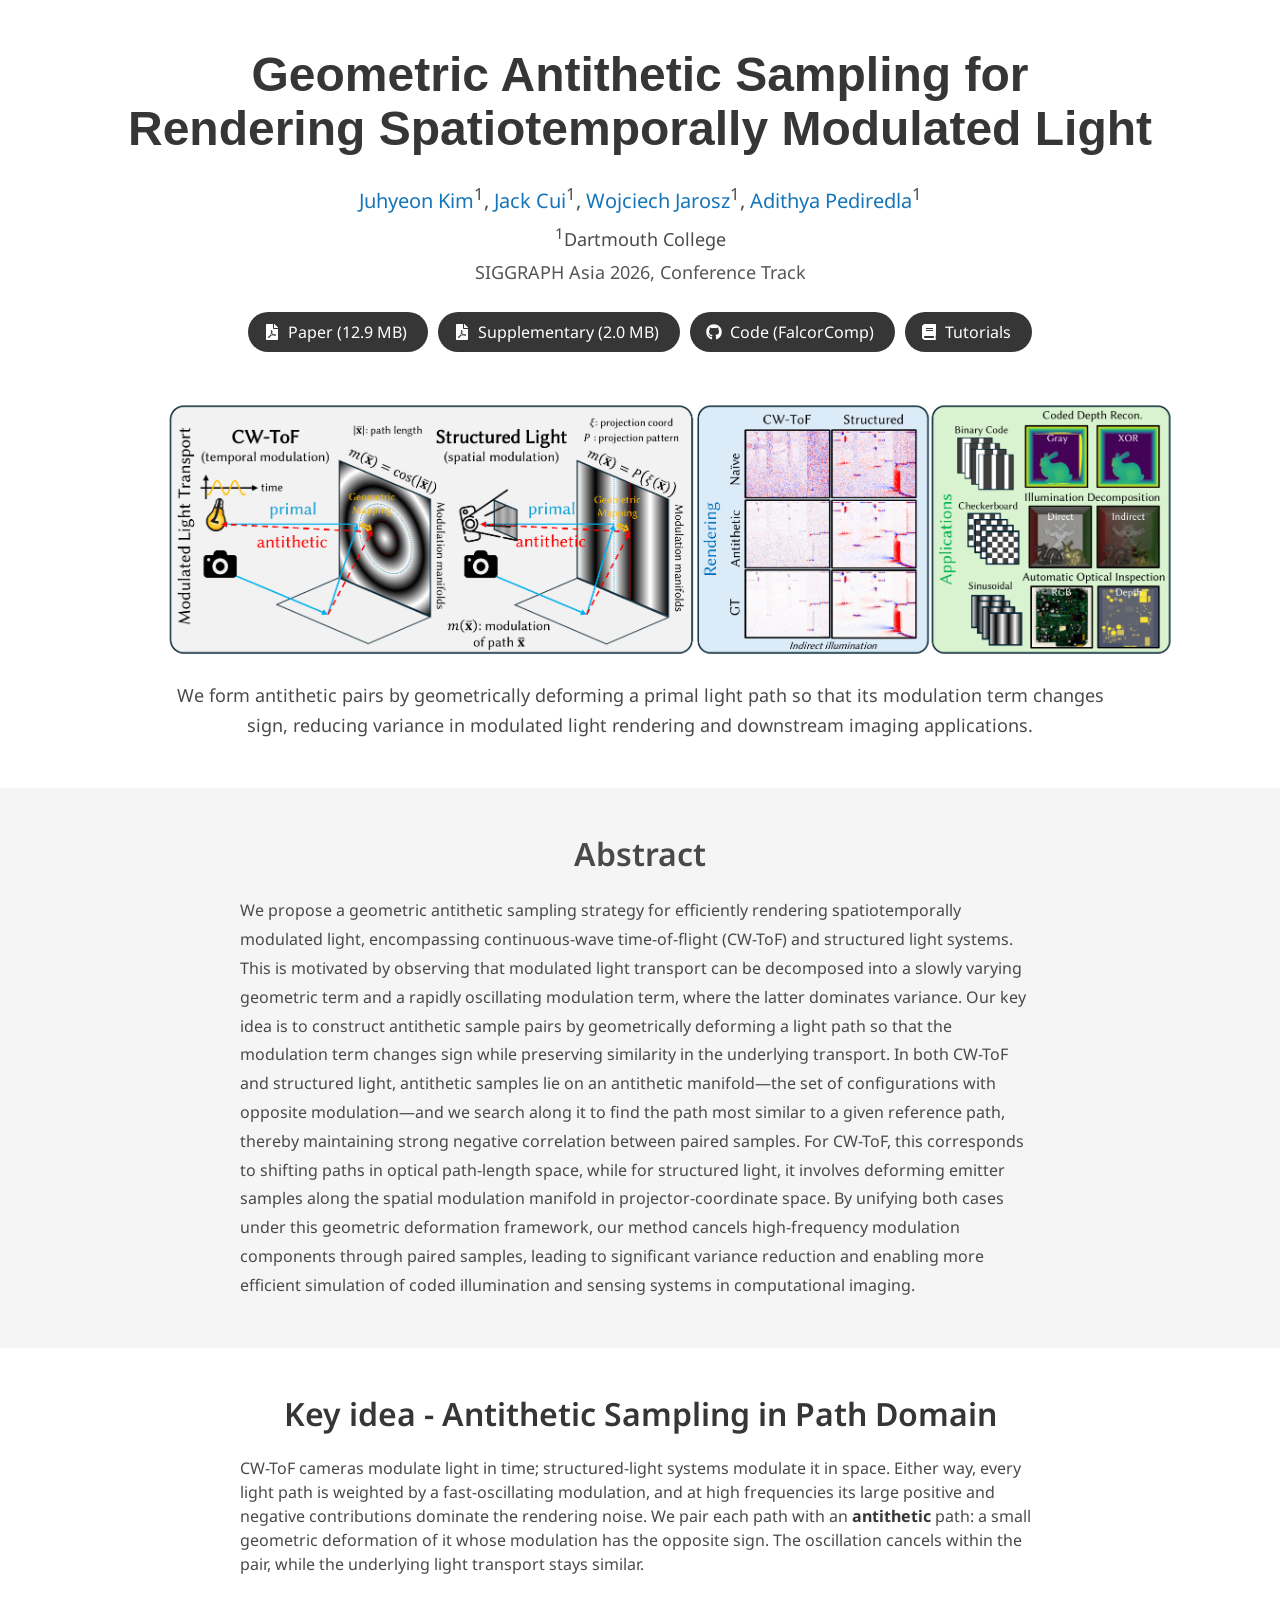
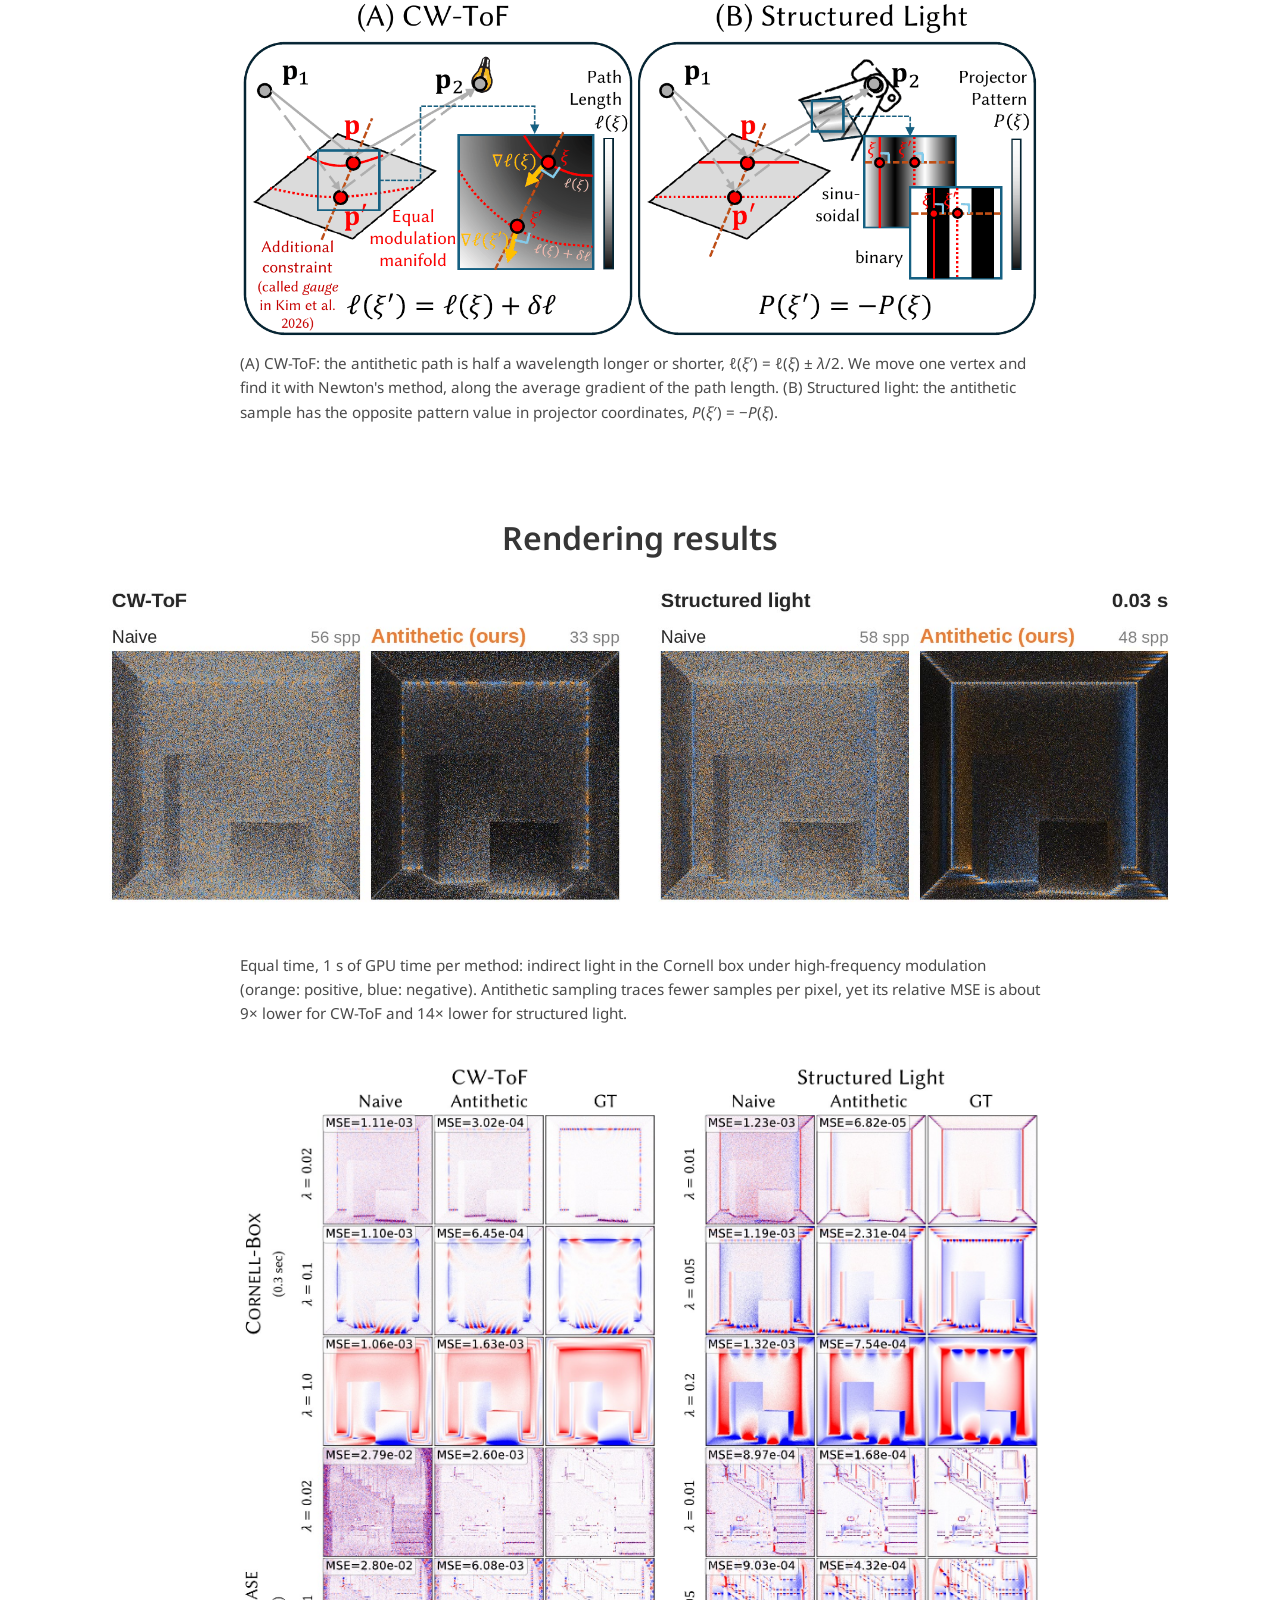
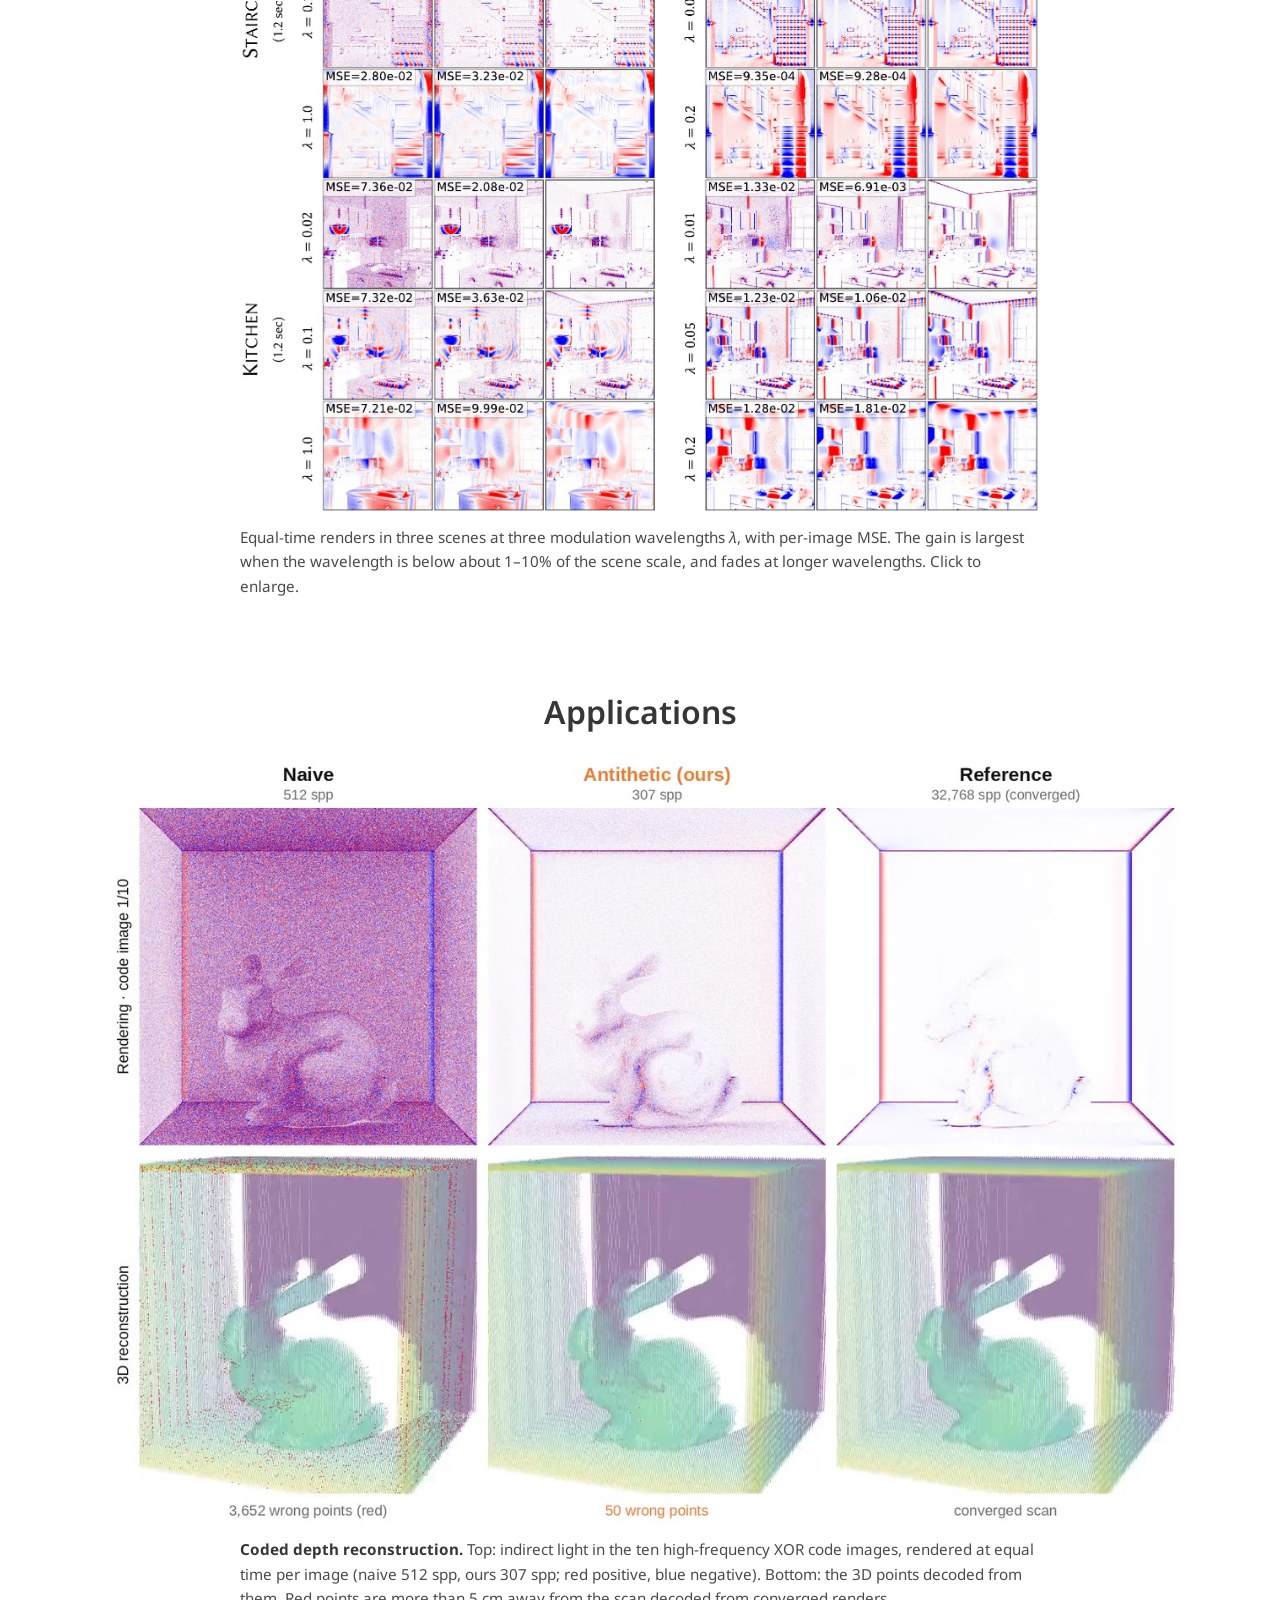
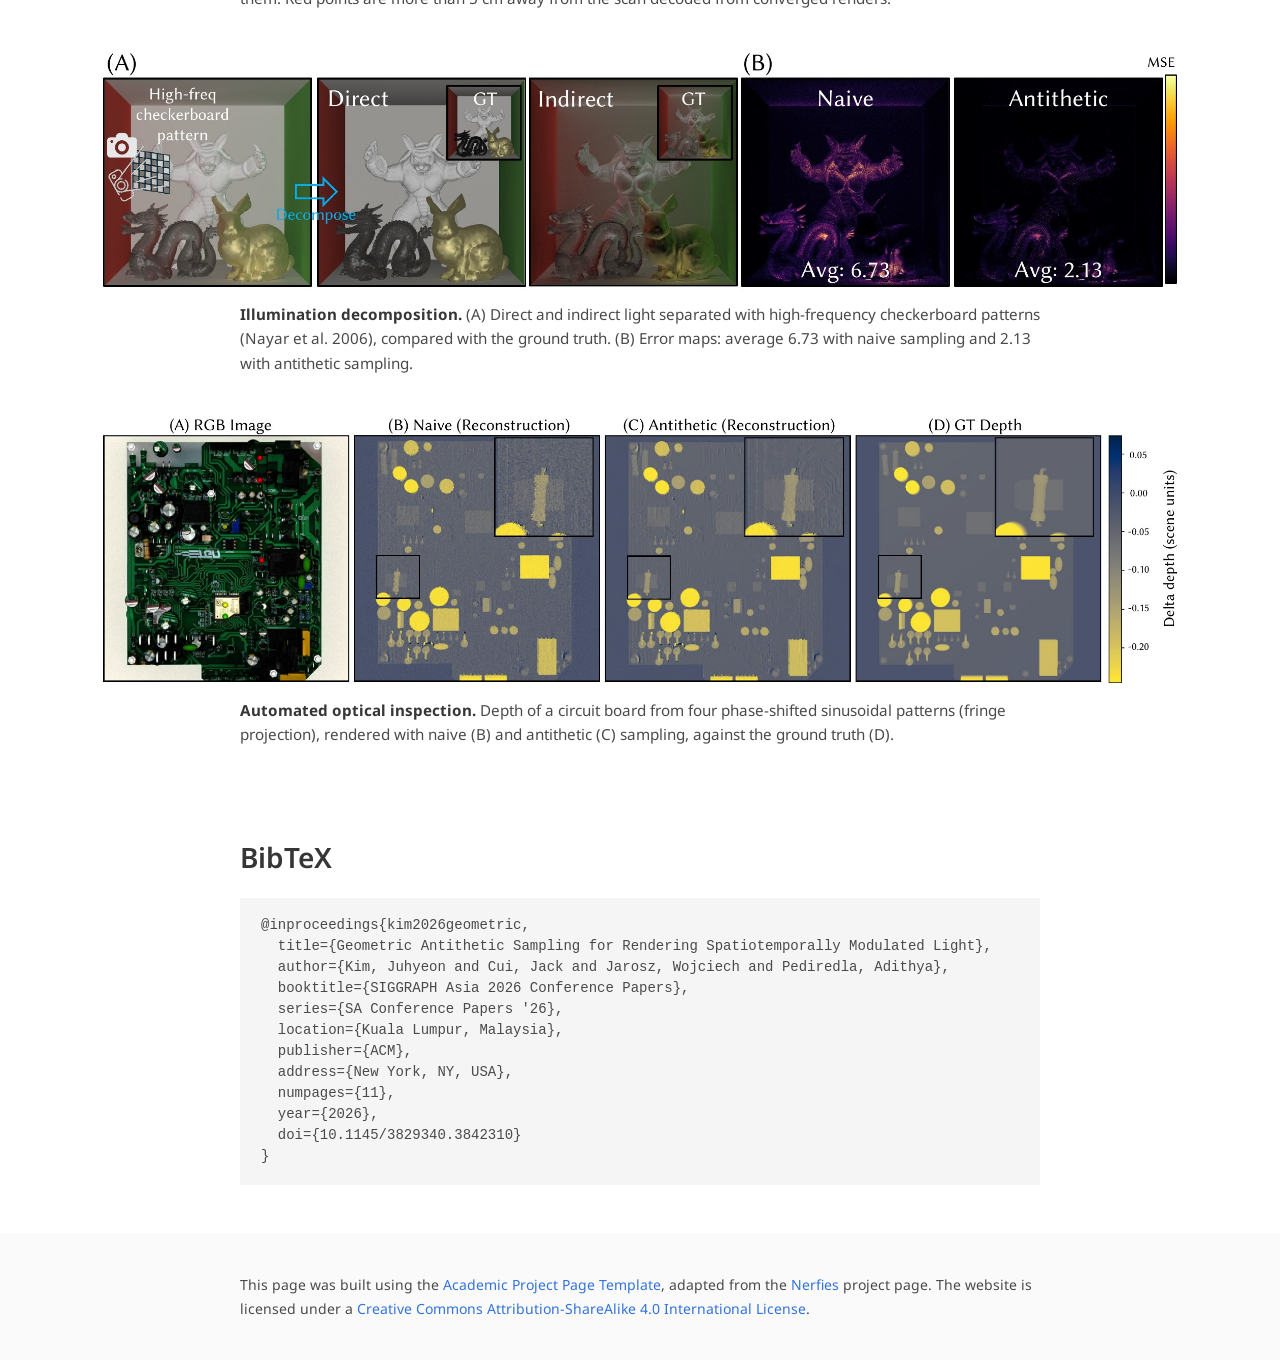
==== commit 3d4dc197: "video update" ====
--- a/antithetic_modulation/index.html
+++ b/antithetic_modulation/index.html
@@ -18,7 +18,7 @@
   <link rel="icon" type="image/x-icon" href="static/images/butterfly.ico">
   <link href="https://fonts.googleapis.com/css?family=Google+Sans|Noto+Sans|Castoro" rel="stylesheet">
   <link rel="stylesheet" href="static/css/bulma.min.css">
-  <link rel="stylesheet" href="static/css/index.css?v=20261122-5">
+  <link rel="stylesheet" href="static/css/index.css?v=20261122-6">
   <script defer src="static/js/fontawesome.all.min.js"></script>
 </head>
 <body>
@@ -83,7 +83,7 @@
 
   <section class="section" id="key-idea" aria-labelledby="key-idea-title">
     <div class="text-container content">
-      <h2 class="title is-3 has-text-centered" id="key-idea-title">Key idea</h2>
+      <h2 class="title is-3 has-text-centered" id="key-idea-title">Key idea - Antithetic Sampling in Path Domain</h2>
       <p>
         CW-ToF cameras modulate light in time; structured-light systems modulate it in space. Either way, every light path is weighted by a fast-oscillating modulation, and at high frequencies its large positive and negative contributions dominate the rendering noise. We pair each path with an <strong>antithetic</strong> path: a small geometric deformation of it whose modulation has the opposite sign. The oscillation cancels within the pair, while the underlying light transport stays similar.
       </p>
@@ -122,17 +122,11 @@
     <div class="publication-container">
       <h2 class="title is-3 has-text-centered" id="applications-title">Applications</h2>
       <figure class="figure">
-        <div class="scan-labels" aria-hidden="true">
-          <span>Naive</span><span class="ours">Antithetic (ours)</span><span>Converged</span><span>True surface</span>
-        </div>
-        <video autoplay muted loop playsinline preload="metadata" poster="static/videos/scan_structured_light.jpg" width="1600" height="388" aria-label="Rotating 3D point clouds of a bunny scanned with structured light: naive, antithetic, converged and the true surface">
-          <source src="static/videos/scan_structured_light.mp4" type="video/mp4">
+        <video autoplay muted loop playsinline preload="metadata" poster="static/videos/bunny_structured_light.jpg" width="1280" height="914" aria-label="Structured-light scan of a bunny: rendered code images (top) and decoded 3D points (bottom) for naive sampling, antithetic sampling and a converged reference">
+          <source src="static/videos/bunny_structured_light.mp4" type="video/mp4">
         </video>
-        <div class="scan-labels is-values" aria-hidden="true">
-          <span>3,652 wrong points</span><span class="ours">50 wrong points</span><span></span><span></span>
-        </div>
         <figcaption>
-          <strong>Coded depth reconstruction.</strong> 3D points decoded from high-frequency XOR structured-light codes rendered at equal time per code image (naive 512 spp, ours 307 spp). Red points are more than 5 cm away from the scan decoded from converged renders.
+          <strong>Coded depth reconstruction.</strong> Top: indirect light in the ten high-frequency XOR code images, rendered at equal time per image (naive 512 spp, ours 307 spp; red positive, blue negative). Bottom: the 3D points decoded from them. Red points are more than 5 cm away from the scan decoded from converged renders.
         </figcaption>
       </figure>
       <figure class="figure">
--- a/antithetic_modulation/static/css/index.css
+++ b/antithetic_modulation/static/css/index.css
@@ -130,27 +130,6 @@
   color: #4a4a4a;
 }
 
-.ours {
-  color: #ed7d31;
-}
-
-/* Labels above and below the 3D scan video: four 640-px panels with 28-px gaps */
-.scan-labels {
-  display: grid;
-  grid-template-columns: repeat(4, 1fr);
-  column-gap: 1.059%;
-  margin-bottom: 0.4rem;
-  font-family: 'Google Sans', 'Noto Sans', sans-serif;
-  font-size: 1rem;
-  font-weight: 600;
-  text-align: center;
-}
-
-.scan-labels.is-values {
-  margin: 0.4rem 0 0;
-  font-size: 0.95rem;
-}
-
 .footer {
   padding: 2.5rem 1.5rem;
   font-size: 0.875rem;
@@ -197,11 +176,6 @@
     padding: 2rem 1rem;
   }
 
-  .scan-labels,
-  .scan-labels.is-values {
-    font-size: 0.625rem;
-  }
-
   .figure figcaption {
     font-size: 0.875rem;
   }
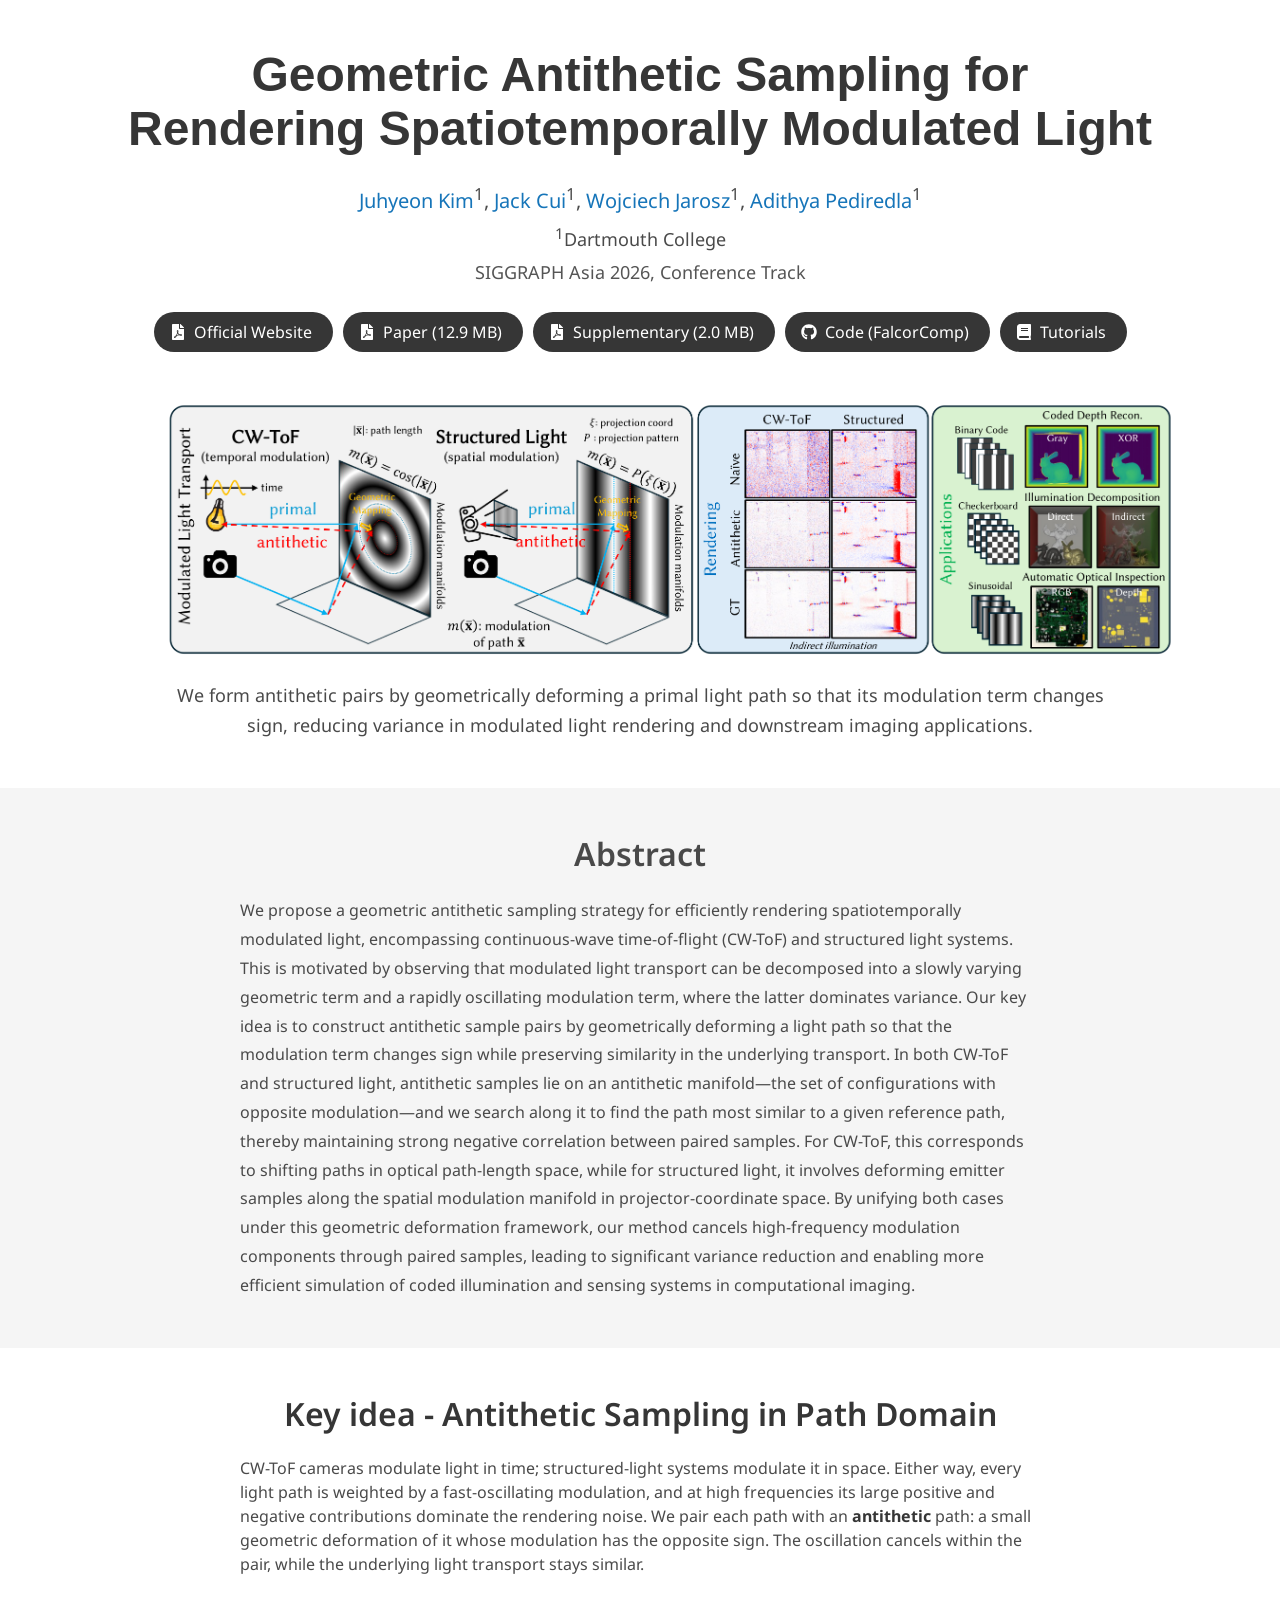
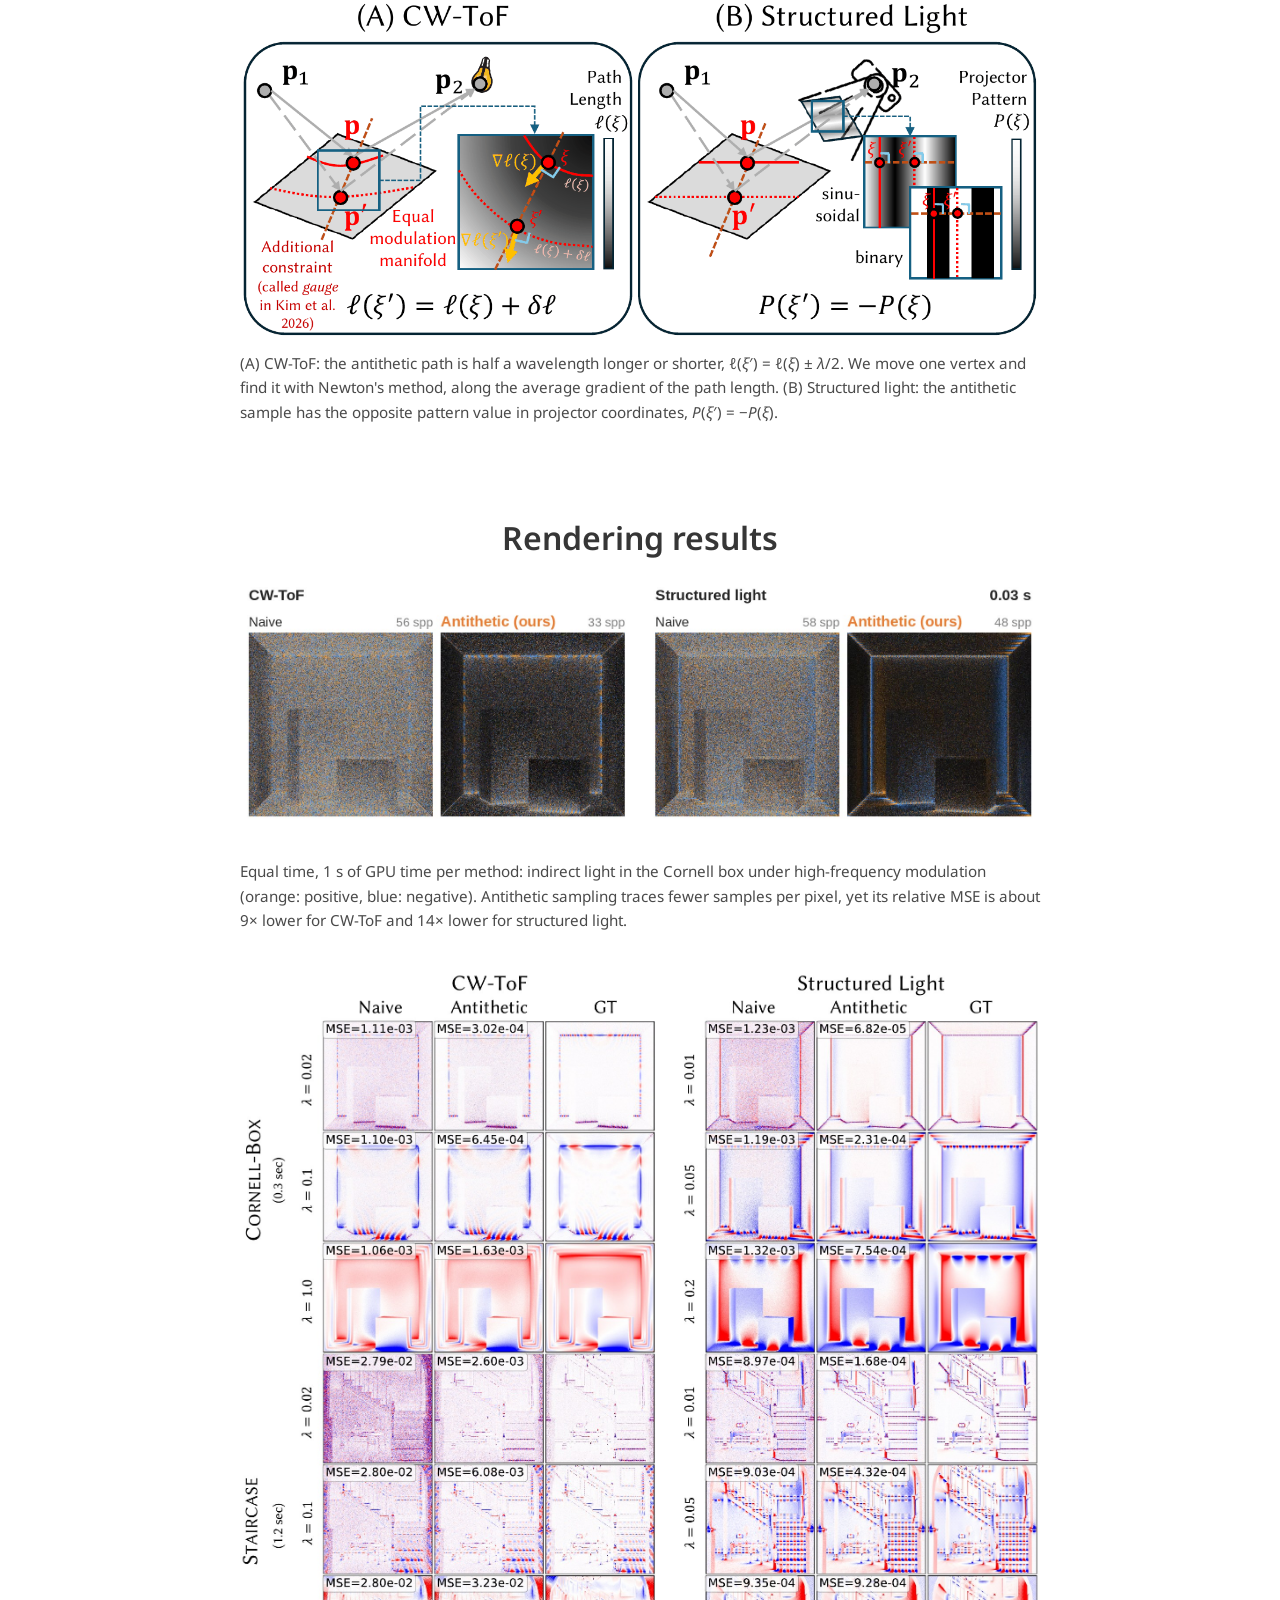
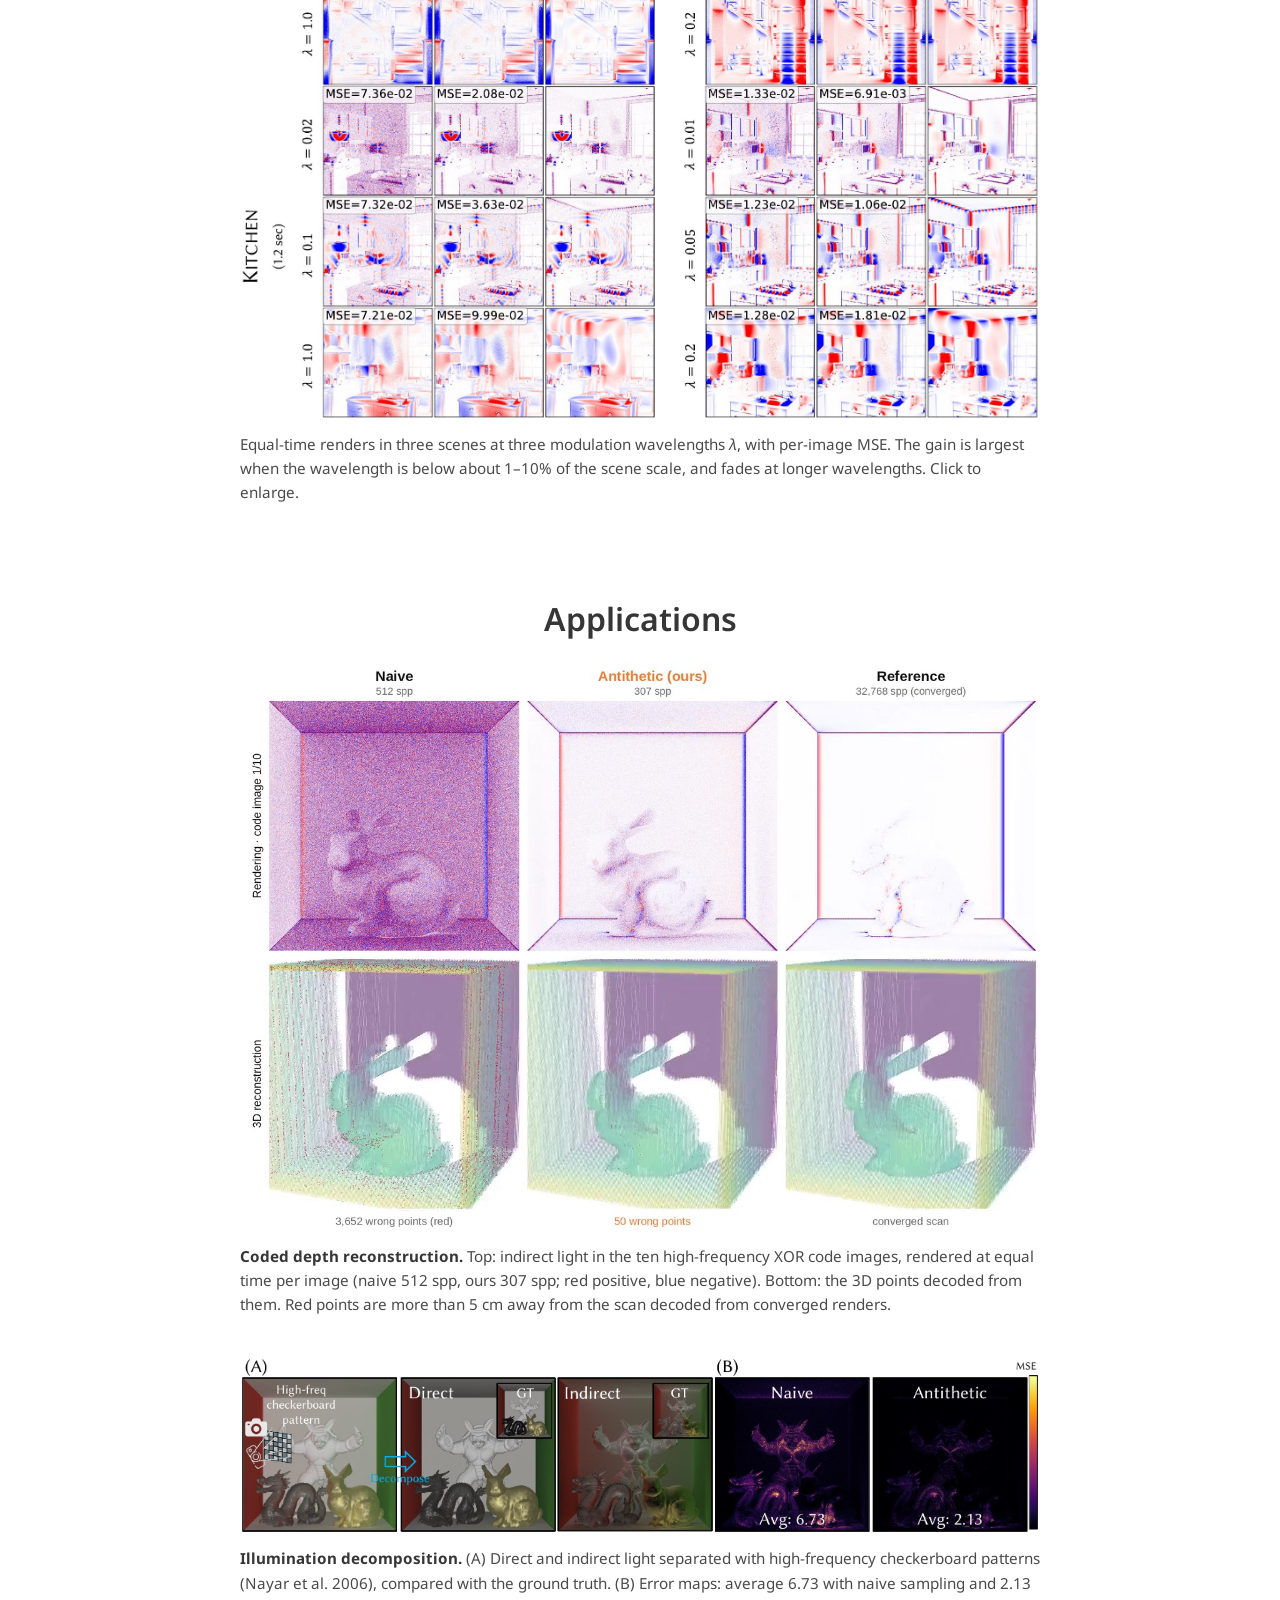
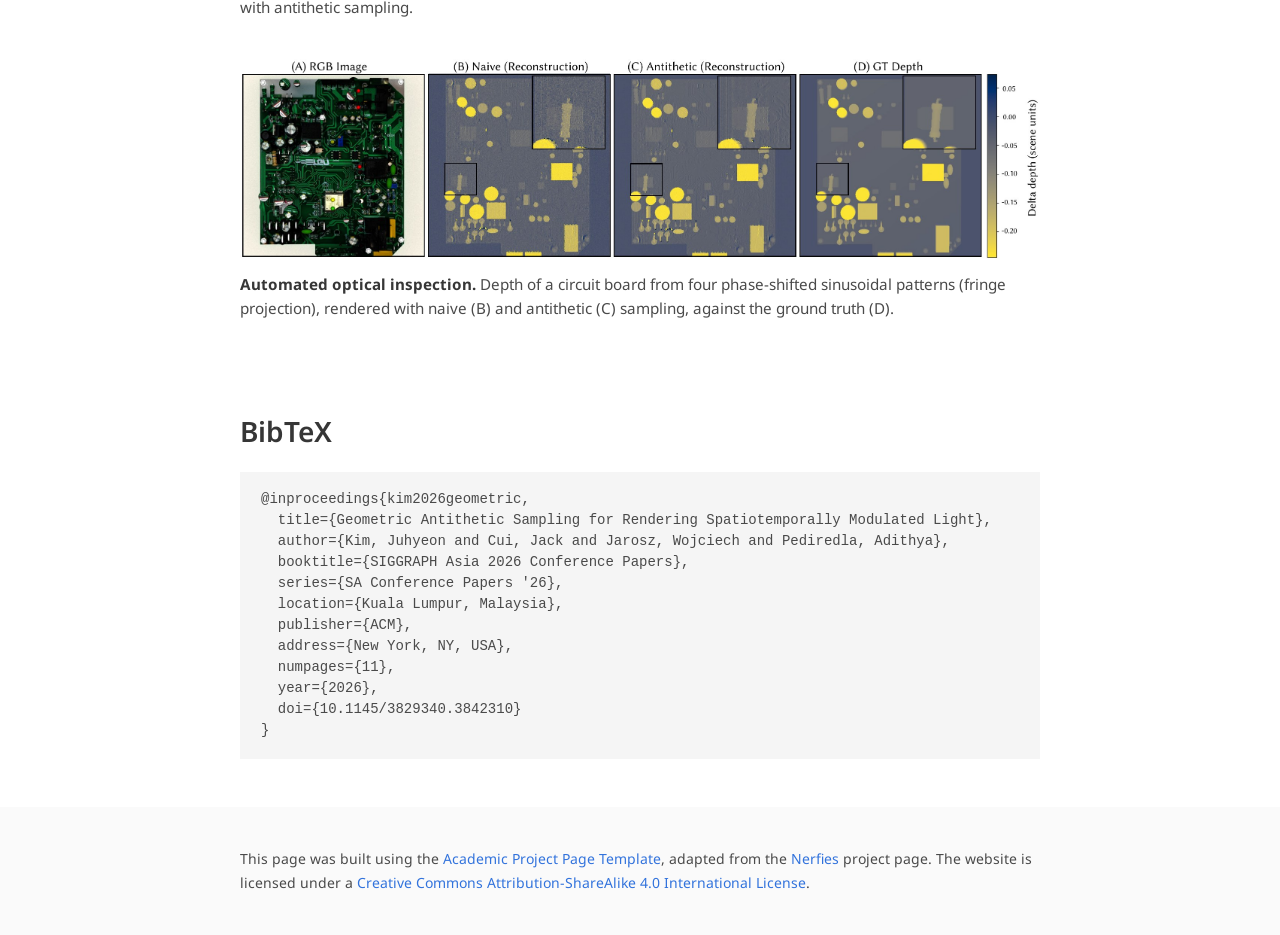
==== commit 483ff95a: "antithetic fix" ====
--- a/antithetic_modulation/index.html
+++ b/antithetic_modulation/index.html
@@ -18,7 +18,7 @@
   <link rel="icon" type="image/x-icon" href="static/images/butterfly.ico">
   <link href="https://fonts.googleapis.com/css?family=Google+Sans|Noto+Sans|Castoro" rel="stylesheet">
   <link rel="stylesheet" href="static/css/bulma.min.css">
-  <link rel="stylesheet" href="static/css/index.css?v=20261122-6">
+  <link rel="stylesheet" href="static/css/index.css?v=20261122-7">
   <script defer src="static/js/fontawesome.all.min.js"></script>
 </head>
 <body>
@@ -35,6 +35,9 @@
         <p class="publication-affiliation"><sup>1</sup>Dartmouth College</p>
         <p class="publication-venue">SIGGRAPH Asia 2026, Conference Track</p>
         <div class="publication-links" aria-label="Publication resources">
+          <a href="https://dl.acm.org/doi/abs/10.1145/3829340.3842310" target="_blank" rel="noopener noreferrer" class="external-link button is-normal is-rounded is-dark">
+            <span class="icon" aria-hidden="true"><i class="fas fa-file-pdf"></i></span><span>Official Website</span>
+          </a>
           <a href="static/pdfs/Geometric_Antithetic_Sampling.pdf" target="_blank" rel="noopener noreferrer" class="external-link button is-normal is-rounded is-dark">
             <span class="icon" aria-hidden="true"><i class="fas fa-file-pdf"></i></span><span>Paper (12.9 MB)</span>
           </a>
@@ -47,11 +50,6 @@
           <a href="https://falcorcomp.readthedocs.io/en/latest/src/tutorials/modulated_antithetic_index.html" target="_blank" rel="noopener noreferrer" class="external-link button is-normal is-rounded is-dark">
             <span class="icon" aria-hidden="true"><i class="fas fa-book"></i></span><span>Tutorials</span>
           </a>
-          <!-- Enable when the ACM Digital Library page is live:
-          <a href="https://doi.org/10.1145/3829340.3842310" target="_blank" rel="noopener noreferrer" class="external-link button is-normal is-rounded is-dark">
-            <span class="icon" aria-hidden="true"><i class="fas fa-book-open"></i></span><span>ACM Digital Library</span>
-          </a>
-          -->
         </div>
       </div>
     </div>
@@ -89,7 +87,7 @@
       </p>
     </div>
     <div class="publication-container">
-      <figure class="figure is-text-width">
+      <figure class="figure">
         <img src="static/images/fig2_construction.png" width="1343" height="570" loading="lazy" alt="Geometric construction of antithetic pairs for CW-ToF and structured light">
         <figcaption>
           (A) CW-ToF: the antithetic path is half a wavelength longer or shorter, <em>ℓ</em>(<em>ξ</em>′) = <em>ℓ</em>(<em>ξ</em>) ± <em>λ</em>/2. We move one vertex and find it with Newton's method, along the average gradient of the path length. (B) Structured light: the antithetic sample has the opposite pattern value in projector coordinates, <em>P</em>(<em>ξ</em>′) = −<em>P</em>(<em>ξ</em>).
@@ -109,7 +107,7 @@
           Equal time, 1 s of GPU time per method: indirect light in the Cornell box under high-frequency modulation (orange: positive, blue: negative). Antithetic sampling traces fewer samples per pixel, yet its relative MSE is about 9× lower for CW-ToF and 14× lower for structured light.
         </figcaption>
       </figure>
-      <figure class="figure is-text-width">
+      <figure class="figure">
         <a href="static/images/fig10_renders.jpg" target="_blank" rel="noopener" aria-label="Open the rendered comparison at full resolution"><img src="static/images/fig10_renders.jpg" width="1817" height="2379" loading="lazy" alt="Equal-time renders of modulated indirect illumination with naive and antithetic sampling in three scenes at three wavelengths"></a>
         <figcaption>
           Equal-time renders in three scenes at three modulation wavelengths <em>λ</em>, with per-image MSE. The gain is largest when the wavelength is below about 1–10% of the scene scale, and fades at longer wavelengths. Click to enlarge.
--- a/antithetic_modulation/static/css/index.css
+++ b/antithetic_modulation/static/css/index.css
@@ -102,17 +102,14 @@
   line-height: 1.8;
 }
 
-/* Result figures and videos */
+/* Result figures and videos: same width as the text column */
 .figure {
+  max-width: 800px;
   margin: 1.5rem auto 2.5rem;
 }
 
 .figure:last-child {
   margin-bottom: 0;
-}
-
-.figure.is-text-width {
-  max-width: 800px;
 }
 
 .figure img,
@@ -123,7 +120,6 @@
 }
 
 .figure figcaption {
-  max-width: 800px;
   margin: 0.75rem auto 0;
   font-size: 0.95rem;
   line-height: 1.6;
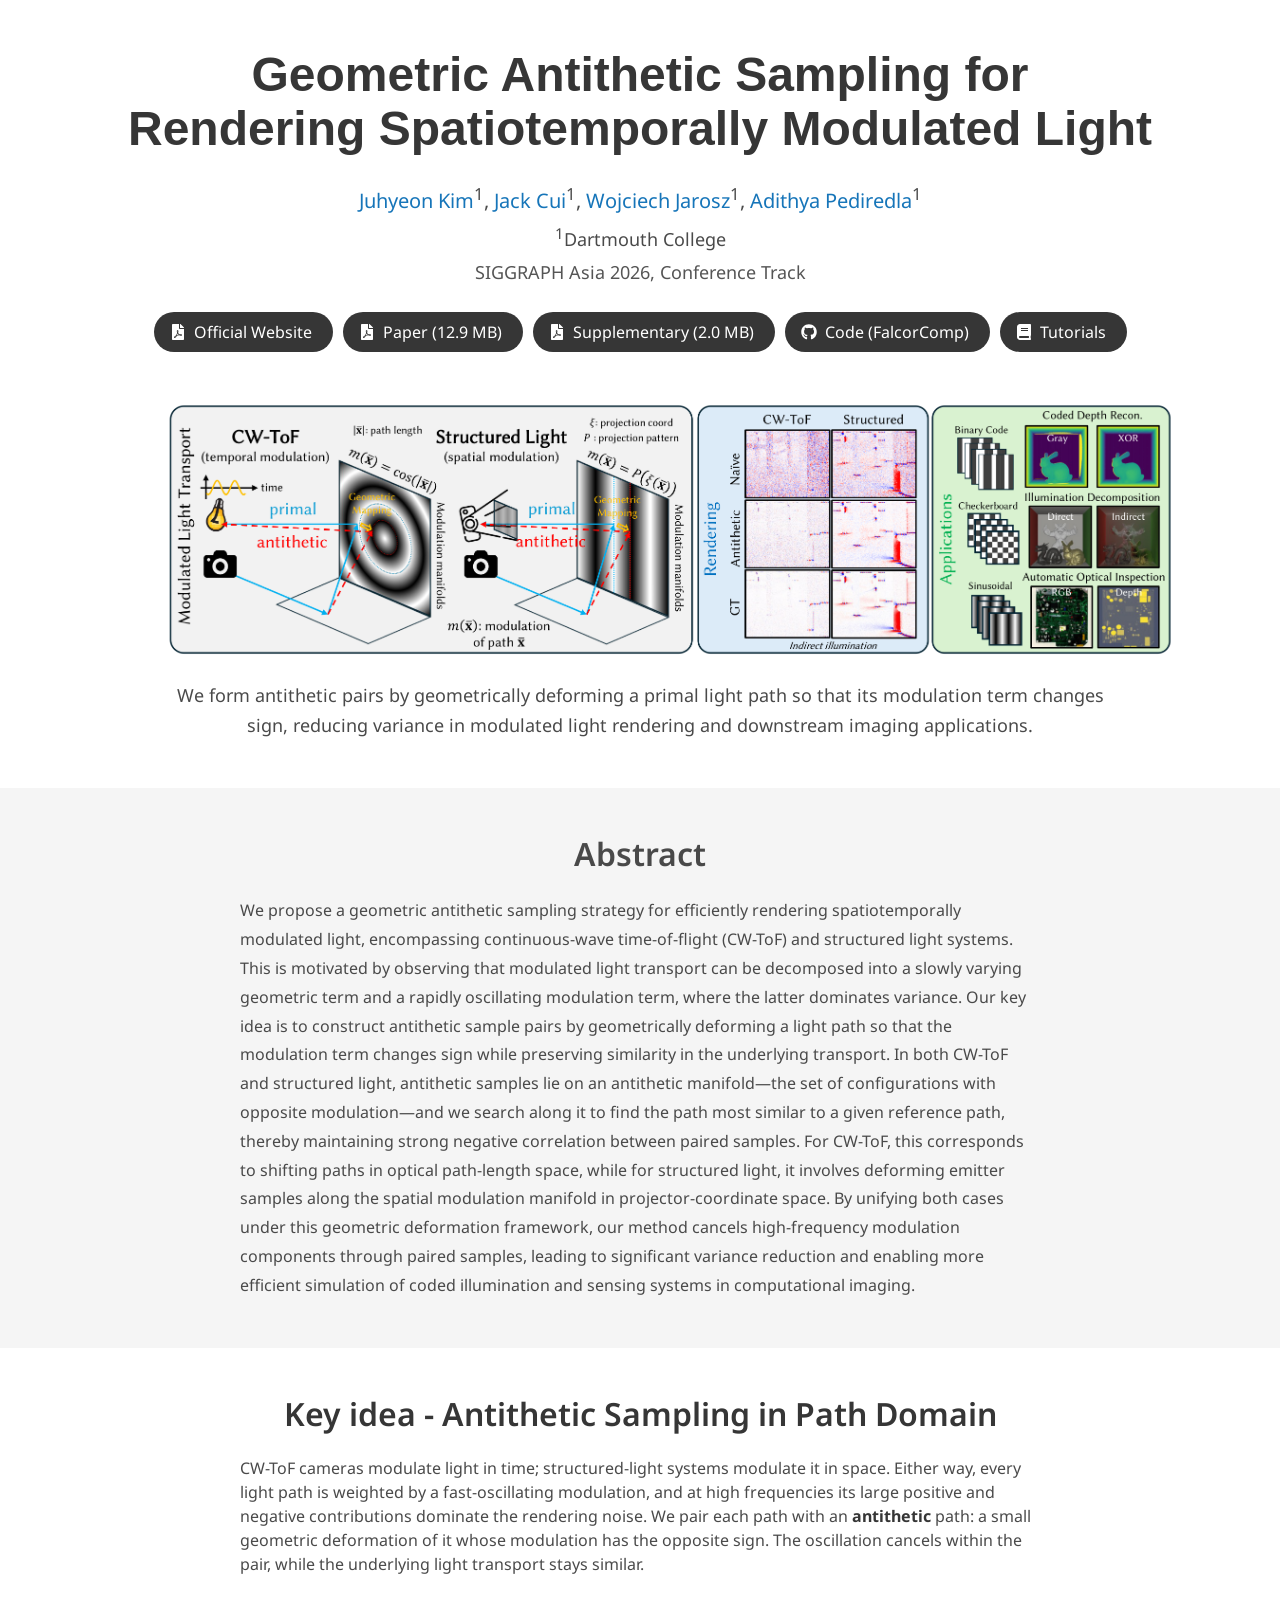
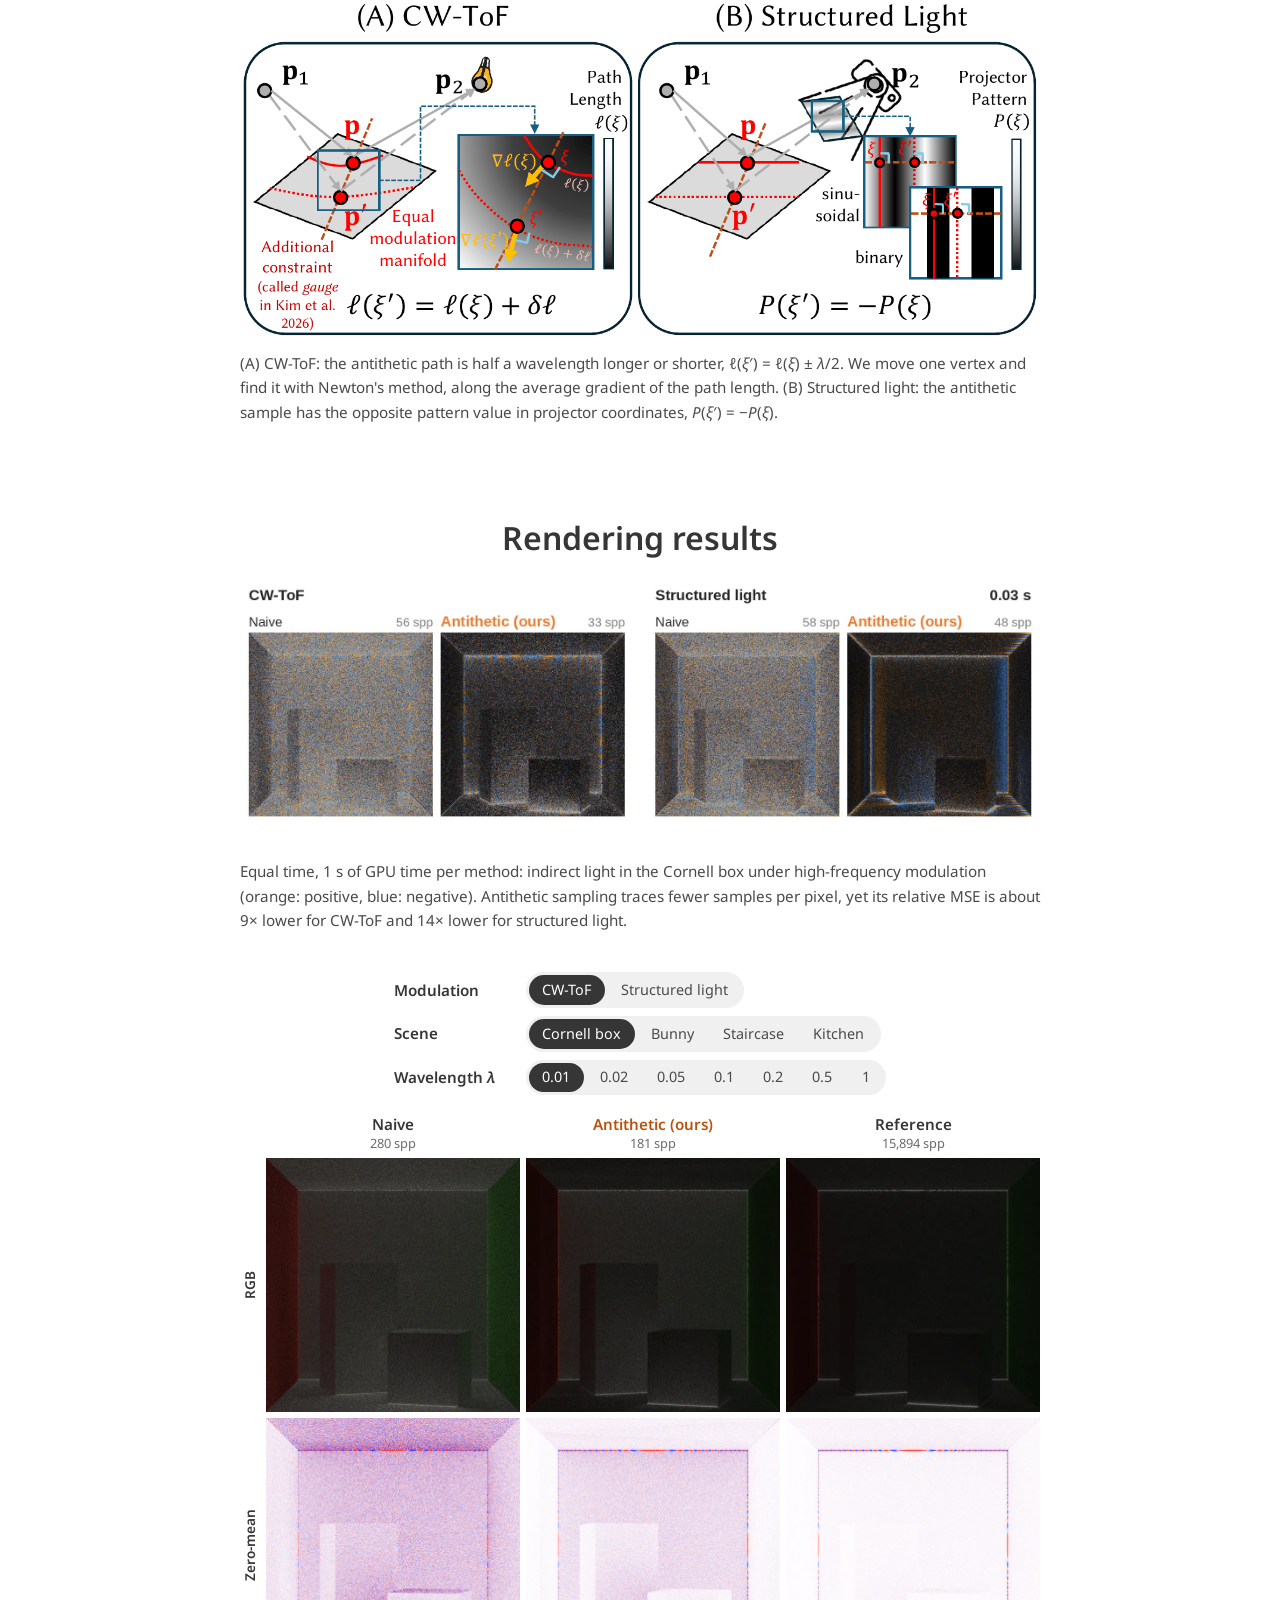
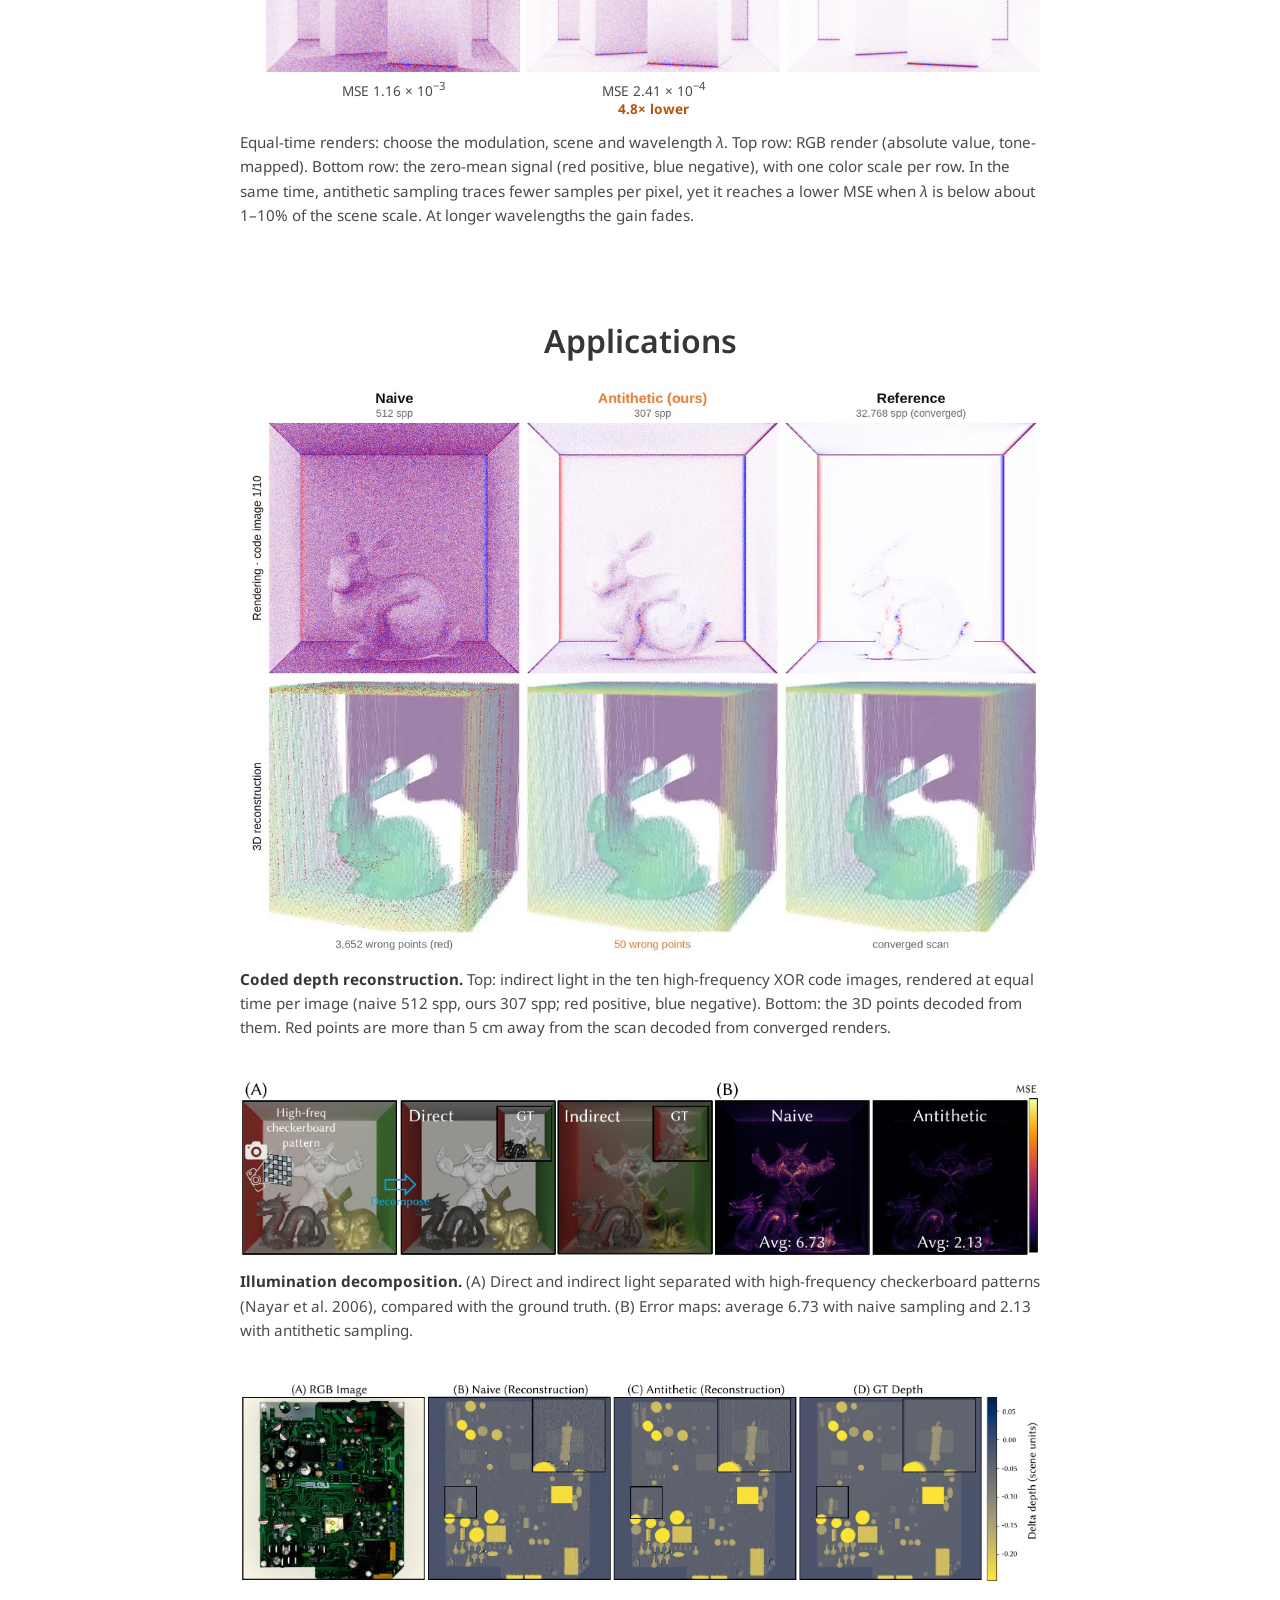
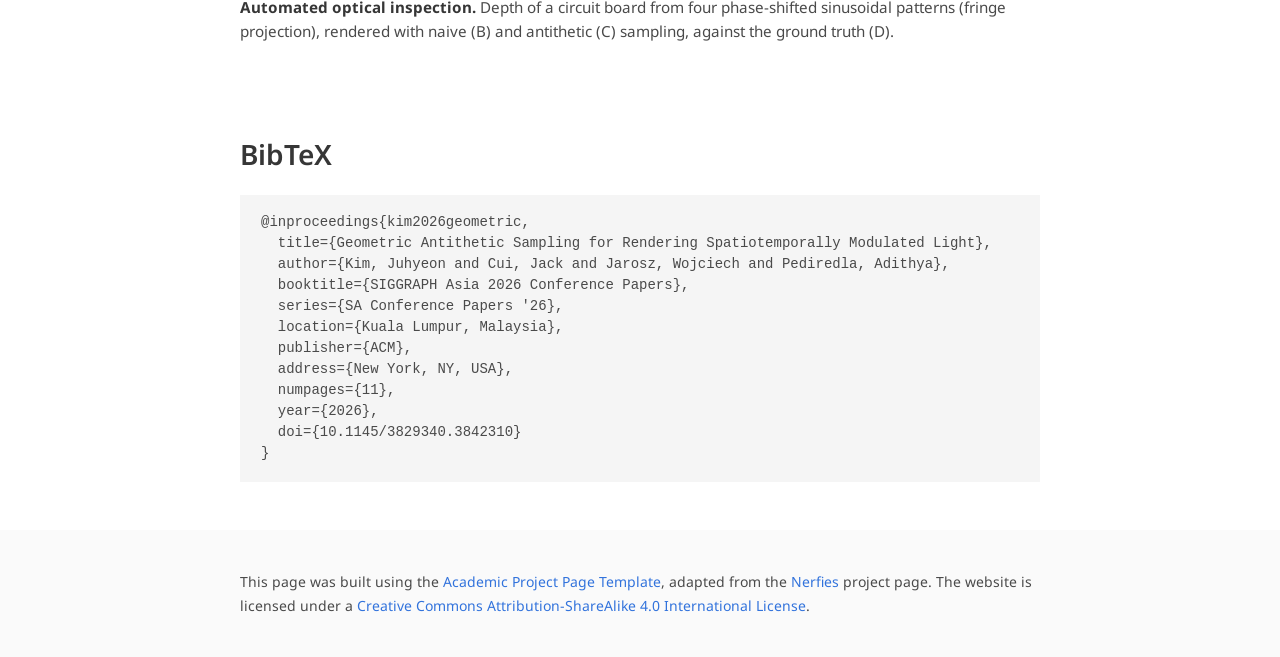
==== commit 67a2b0cd: "update" ====
--- a/antithetic_modulation/index.html
+++ b/antithetic_modulation/index.html
@@ -18,8 +18,10 @@
   <link rel="icon" type="image/x-icon" href="static/images/butterfly.ico">
   <link href="https://fonts.googleapis.com/css?family=Google+Sans|Noto+Sans|Castoro" rel="stylesheet">
   <link rel="stylesheet" href="static/css/bulma.min.css">
-  <link rel="stylesheet" href="static/css/index.css?v=20261122-7">
+  <link rel="stylesheet" href="static/css/index.css?v=20261122-8">
   <script defer src="static/js/fontawesome.all.min.js"></script>
+  <script defer src="static/js/render-data.js?v=20261122-1"></script>
+  <script defer src="static/js/render-viewer.js?v=20261122-1"></script>
 </head>
 <body>
   <section class="hero publication-header" aria-labelledby="publication-title">
@@ -107,10 +109,58 @@
           Equal time, 1 s of GPU time per method: indirect light in the Cornell box under high-frequency modulation (orange: positive, blue: negative). Antithetic sampling traces fewer samples per pixel, yet its relative MSE is about 9× lower for CW-ToF and 14× lower for structured light.
         </figcaption>
       </figure>
-      <figure class="figure">
-        <a href="static/images/fig10_renders.jpg" target="_blank" rel="noopener" aria-label="Open the rendered comparison at full resolution"><img src="static/images/fig10_renders.jpg" width="1817" height="2379" loading="lazy" alt="Equal-time renders of modulated indirect illumination with naive and antithetic sampling in three scenes at three wavelengths"></a>
-        <figcaption>
-          Equal-time renders in three scenes at three modulation wavelengths <em>λ</em>, with per-image MSE. The gain is largest when the wavelength is below about 1–10% of the scene scale, and fades at longer wavelengths. Click to enlarge.
+      <figure class="figure render-viewer" id="render-viewer">
+        <div class="viewer-controls">
+          <div class="viewer-control" role="radiogroup" aria-labelledby="rv-mod-label">
+            <span class="viewer-label" id="rv-mod-label">Modulation</span>
+            <div class="segmented">
+              <label><input type="radio" name="rv-mod" value="cwtof" autocomplete="off" checked><span>CW-ToF</span></label>
+              <label><input type="radio" name="rv-mod" value="sl" autocomplete="off"><span>Structured light</span></label>
+            </div>
+          </div>
+          <div class="viewer-control" role="radiogroup" aria-labelledby="rv-scene-label">
+            <span class="viewer-label" id="rv-scene-label">Scene</span>
+            <div class="segmented">
+              <label><input type="radio" name="rv-scene" value="cornell-box" autocomplete="off" checked><span>Cornell box</span></label>
+              <label><input type="radio" name="rv-scene" value="bunny" autocomplete="off"><span>Bunny</span></label>
+              <label><input type="radio" name="rv-scene" value="staircase" autocomplete="off"><span>Staircase</span></label>
+              <label><input type="radio" name="rv-scene" value="kitchen" autocomplete="off"><span>Kitchen</span></label>
+            </div>
+          </div>
+          <div class="viewer-control" role="radiogroup" aria-labelledby="rv-wl-label">
+            <span class="viewer-label" id="rv-wl-label">Wavelength <em>λ</em></span>
+            <div class="segmented">
+              <label><input type="radio" name="rv-wl" value="0.01" autocomplete="off" checked><span>0.01</span></label>
+              <label><input type="radio" name="rv-wl" value="0.02" autocomplete="off"><span>0.02</span></label>
+              <label><input type="radio" name="rv-wl" value="0.05" autocomplete="off"><span>0.05</span></label>
+              <label><input type="radio" name="rv-wl" value="0.1" autocomplete="off"><span>0.1</span></label>
+              <label><input type="radio" name="rv-wl" value="0.2" autocomplete="off"><span>0.2</span></label>
+              <label><input type="radio" name="rv-wl" value="0.5" autocomplete="off"><span>0.5</span></label>
+              <label><input type="radio" name="rv-wl" value="1" autocomplete="off"><span>1</span></label>
+            </div>
+          </div>
+        </div>
+        <div class="viewer-grid">
+          <span></span>
+          <div class="viewer-col-head">Naive<span class="viewer-spp" data-spp="naive">280 spp</span></div>
+          <div class="viewer-col-head is-ours">Antithetic (ours)<span class="viewer-spp" data-spp="antithetic">181 spp</span></div>
+          <div class="viewer-col-head">Reference<span class="viewer-spp" data-spp="gt">15,894 spp</span></div>
+          <div class="viewer-row-head">RGB</div>
+          <img data-method="naive" data-kind="rgb" src="static/renders/cwtof/cornell-box/naive_0.01_rgb.webp" width="512" height="512" loading="lazy" decoding="async" alt="Naive, RGB: CW-ToF, Cornell box, λ = 0.01">
+          <img data-method="antithetic" data-kind="rgb" src="static/renders/cwtof/cornell-box/antithetic_0.01_rgb.webp" width="512" height="512" loading="lazy" decoding="async" alt="Antithetic (ours), RGB: CW-ToF, Cornell box, λ = 0.01">
+          <img data-method="gt" data-kind="rgb" src="static/renders/cwtof/cornell-box/gt_0.01_rgb.webp" width="512" height="512" loading="lazy" decoding="async" alt="Reference, RGB: CW-ToF, Cornell box, λ = 0.01">
+          <div class="viewer-row-head">Zero-mean</div>
+          <img data-method="naive" data-kind="zm" src="static/renders/cwtof/cornell-box/naive_0.01_zm.jpg" width="512" height="512" loading="lazy" decoding="async" alt="Naive, zero-mean: CW-ToF, Cornell box, λ = 0.01">
+          <img data-method="antithetic" data-kind="zm" src="static/renders/cwtof/cornell-box/antithetic_0.01_zm.jpg" width="512" height="512" loading="lazy" decoding="async" alt="Antithetic (ours), zero-mean: CW-ToF, Cornell box, λ = 0.01">
+          <img data-method="gt" data-kind="zm" src="static/renders/cwtof/cornell-box/gt_0.01_zm.jpg" width="512" height="512" loading="lazy" decoding="async" alt="Reference, zero-mean: CW-ToF, Cornell box, λ = 0.01">
+          <span></span>
+          <div class="viewer-mse" data-mse="naive">MSE 1.16 × 10<sup>−3</sup></div>
+          <div class="viewer-mse" data-mse="antithetic">MSE 2.41 × 10<sup>−4</sup><span class="viewer-gain is-better">4.8× lower</span></div>
+          <span></span>
+        </div>
+        <p class="is-sr-only" aria-live="polite" data-status></p>
+        <figcaption>
+          Equal-time renders: choose the modulation, scene and wavelength <em>λ</em>. Top row: RGB render (absolute value, tone-mapped). Bottom row: the zero-mean signal (red positive, blue negative), with one color scale per row. In the same time, antithetic sampling traces fewer samples per pixel, yet it reaches a lower MSE when <em>λ</em> is below about 1–10% of the scene scale. At longer wavelengths the gain fades.
         </figcaption>
       </figure>
     </div>
--- a/antithetic_modulation/static/css/index.css
+++ b/antithetic_modulation/static/css/index.css
@@ -126,6 +126,146 @@
   color: #4a4a4a;
 }
 
+/* Interactive render viewer */
+.viewer-controls {
+  display: grid;
+  gap: 0.5rem;
+  width: fit-content;
+  max-width: 100%;
+  margin: 0 auto 1.25rem;
+}
+
+.viewer-control {
+  display: grid;
+  grid-template-columns: 7.5rem auto;
+  align-items: center;
+  column-gap: 0.75rem;
+}
+
+.viewer-label,
+.segmented span,
+.viewer-col-head,
+.viewer-row-head {
+  font-family: 'Google Sans', 'Noto Sans', sans-serif;
+}
+
+.viewer-label {
+  font-size: 0.95rem;
+  font-weight: 600;
+  color: #363636;
+}
+
+.segmented {
+  display: flex;
+  flex-wrap: wrap;
+  justify-self: start;
+  gap: 2px;
+  padding: 3px;
+  border-radius: 1.25rem;
+  background: #f0f0f0;
+}
+
+.segmented label {
+  position: relative;
+  cursor: pointer;
+}
+
+.segmented input {
+  position: absolute;
+  inset: 0;
+  margin: 0;
+  opacity: 0;
+  cursor: pointer;
+}
+
+.segmented span {
+  display: block;
+  padding: 0.3rem 0.85rem;
+  border-radius: 1rem;
+  font-size: 0.9rem;
+  line-height: 1.4;
+  color: #4a4a4a;
+  white-space: nowrap;
+  transition: background-color 0.15s, color 0.15s;
+}
+
+.segmented label:hover span {
+  background: #e2e2e2;
+}
+
+.segmented input:checked + span {
+  background: #363636;
+  color: #fff;
+}
+
+.segmented input:focus-visible + span {
+  outline: 3px solid #1675b9;
+  outline-offset: 1px;
+}
+
+.viewer-grid {
+  display: grid;
+  grid-template-columns: auto repeat(3, minmax(0, 1fr));
+  gap: 0.375rem;
+  align-items: center;
+}
+
+.viewer-col-head {
+  font-size: 0.95rem;
+  font-weight: 600;
+  line-height: 1.3;
+  text-align: center;
+  color: #363636;
+}
+
+.viewer-col-head.is-ours,
+.viewer-gain.is-better {
+  color: #b85410;
+}
+
+.viewer-spp {
+  display: block;
+  font-size: 0.8rem;
+  font-weight: 400;
+  color: #6b6b6b;
+}
+
+.viewer-row-head {
+  writing-mode: vertical-rl;
+  transform: rotate(180deg);
+  font-size: 0.85rem;
+  font-weight: 600;
+  text-align: center;
+  color: #363636;
+}
+
+.viewer-grid img {
+  aspect-ratio: 1;
+  background: #f0f0f0;
+  transition: opacity 0.15s;
+}
+
+/* Dim only when loading takes long enough to notice */
+.render-viewer.is-loading .viewer-grid img {
+  opacity: 0.55;
+  transition-delay: 0.2s;
+}
+
+.viewer-mse {
+  align-self: start;
+  font-size: 0.85rem;
+  line-height: 1.4;
+  text-align: center;
+  color: #4a4a4a;
+  font-variant-numeric: tabular-nums;
+}
+
+.viewer-gain {
+  display: block;
+  font-weight: 700;
+  color: #6b6b6b;
+}
+
 .footer {
   padding: 2.5rem 1.5rem;
   font-size: 0.875rem;
@@ -176,7 +316,43 @@
     font-size: 0.875rem;
   }
 
+  .viewer-control {
+    grid-template-columns: 1fr;
+    row-gap: 0.3rem;
+  }
+
+  .viewer-label {
+    font-size: 0.875rem;
+  }
+
+  .segmented span {
+    padding: 0.25rem 0.6rem;
+    font-size: 0.8125rem;
+  }
+
+  .viewer-grid {
+    gap: 0.25rem;
+  }
+
+  .viewer-col-head {
+    font-size: 0.75rem;
+  }
+
+  .viewer-spp,
+  .viewer-row-head,
+  .viewer-mse {
+    font-size: 0.6875rem;
+  }
+
   .footer {
     padding: 2rem 1rem;
   }
 }
+
+/* Keep each viewer control on one line on the narrowest phones */
+@media screen and (max-width: 380px) {
+  .segmented span {
+    padding: 0.25rem 0.42rem;
+    font-size: 0.75rem;
+  }
+}
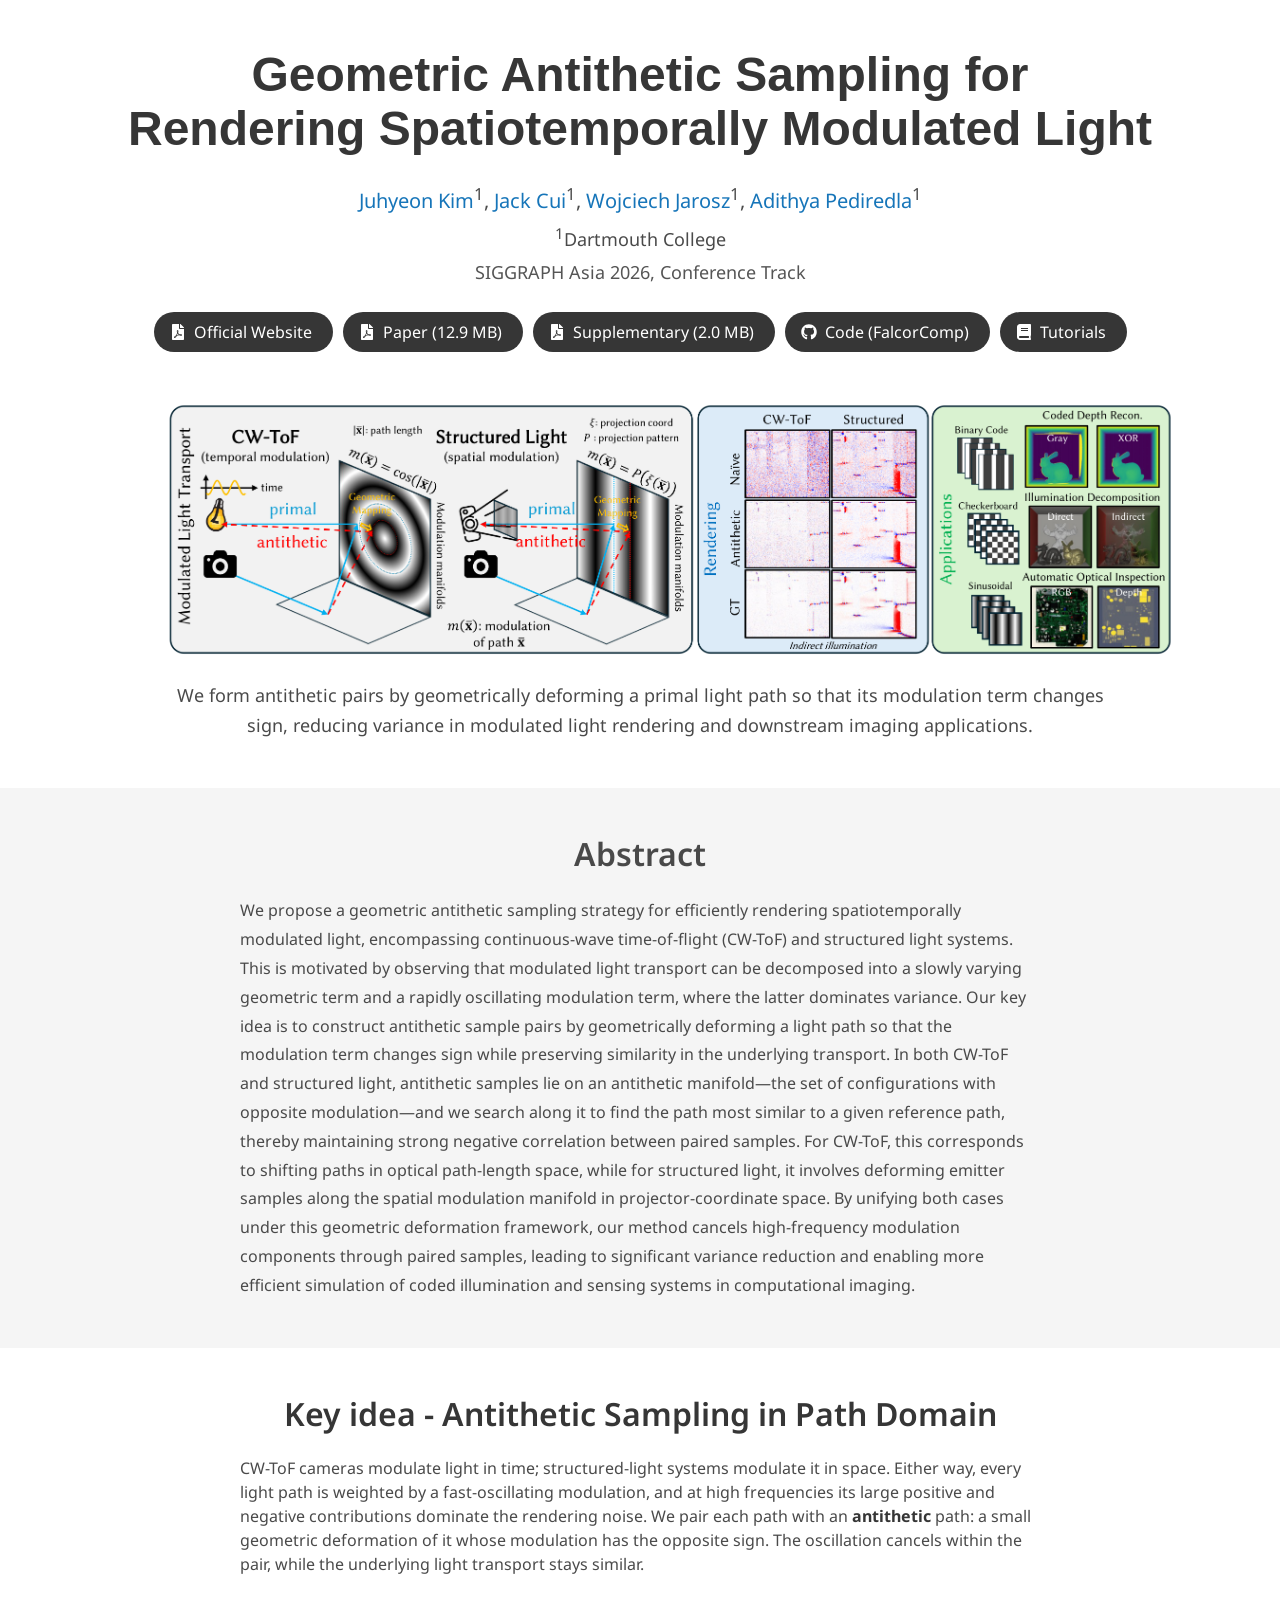
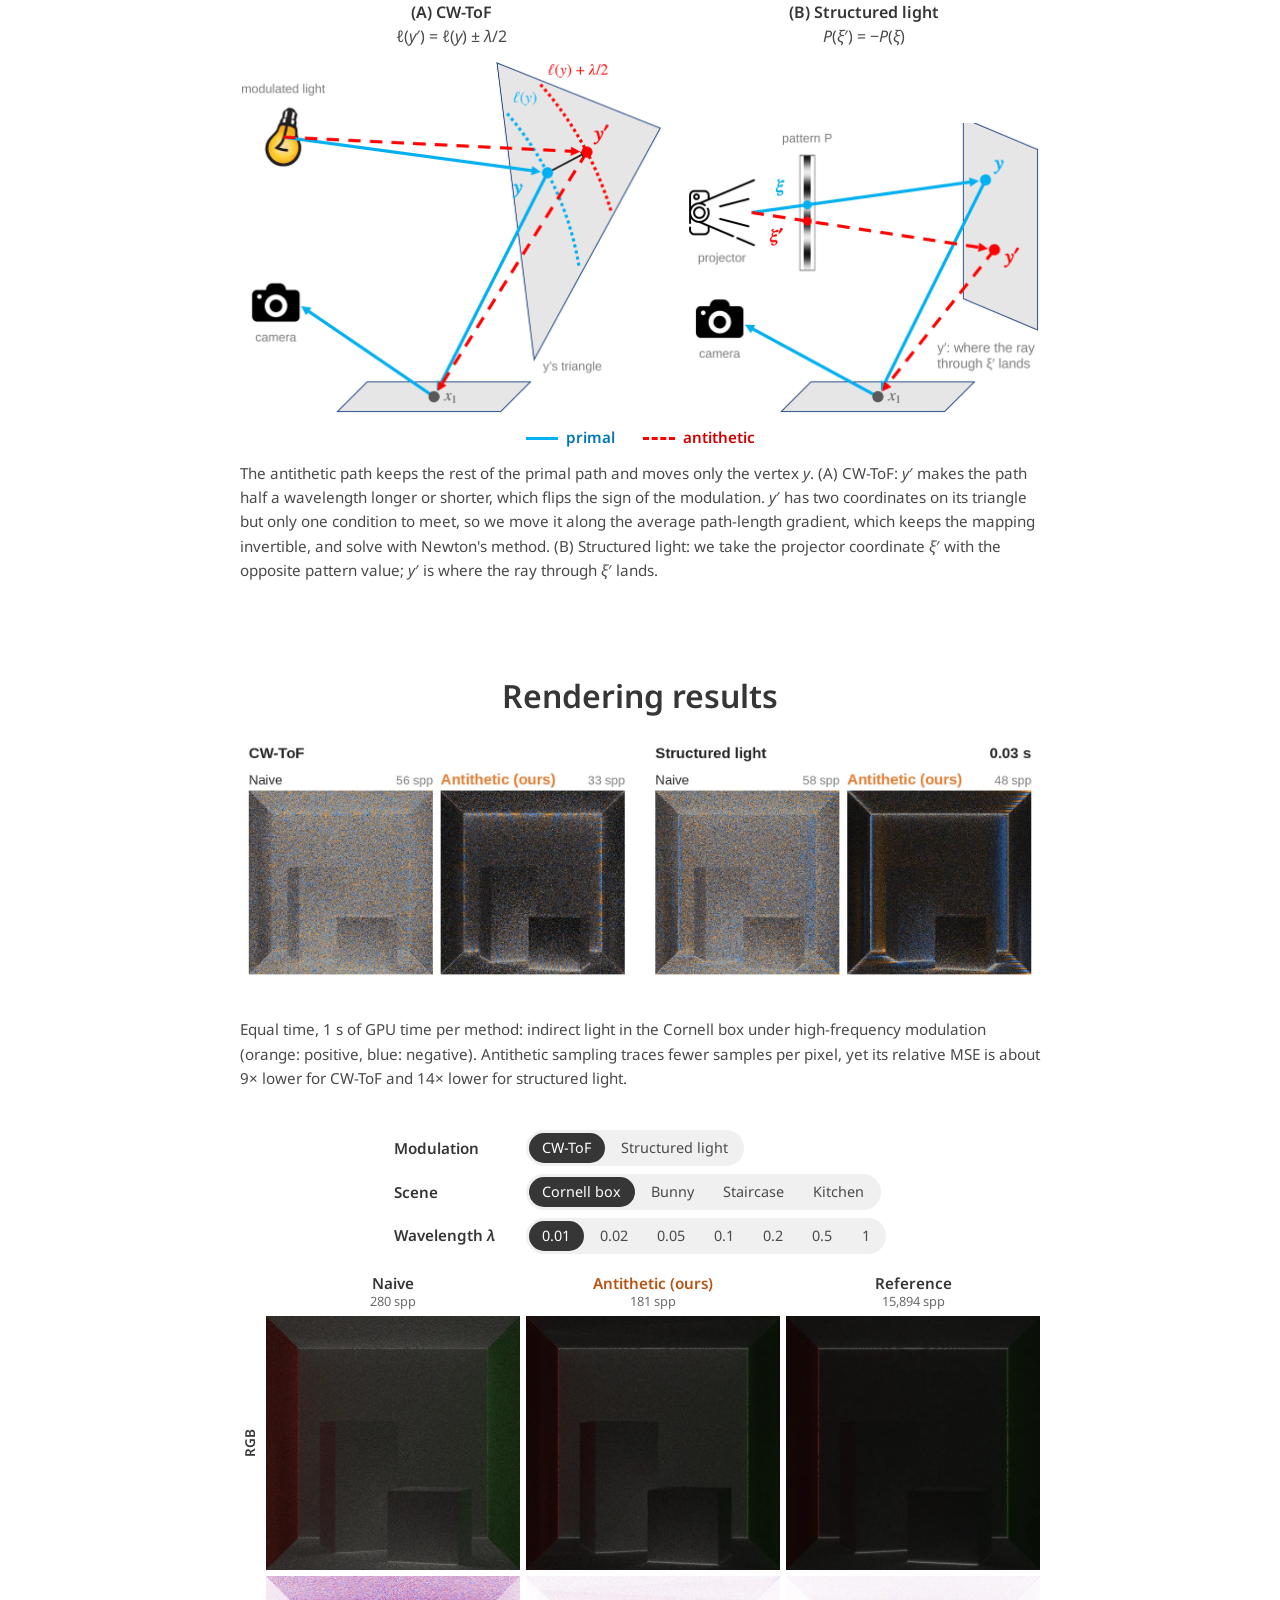
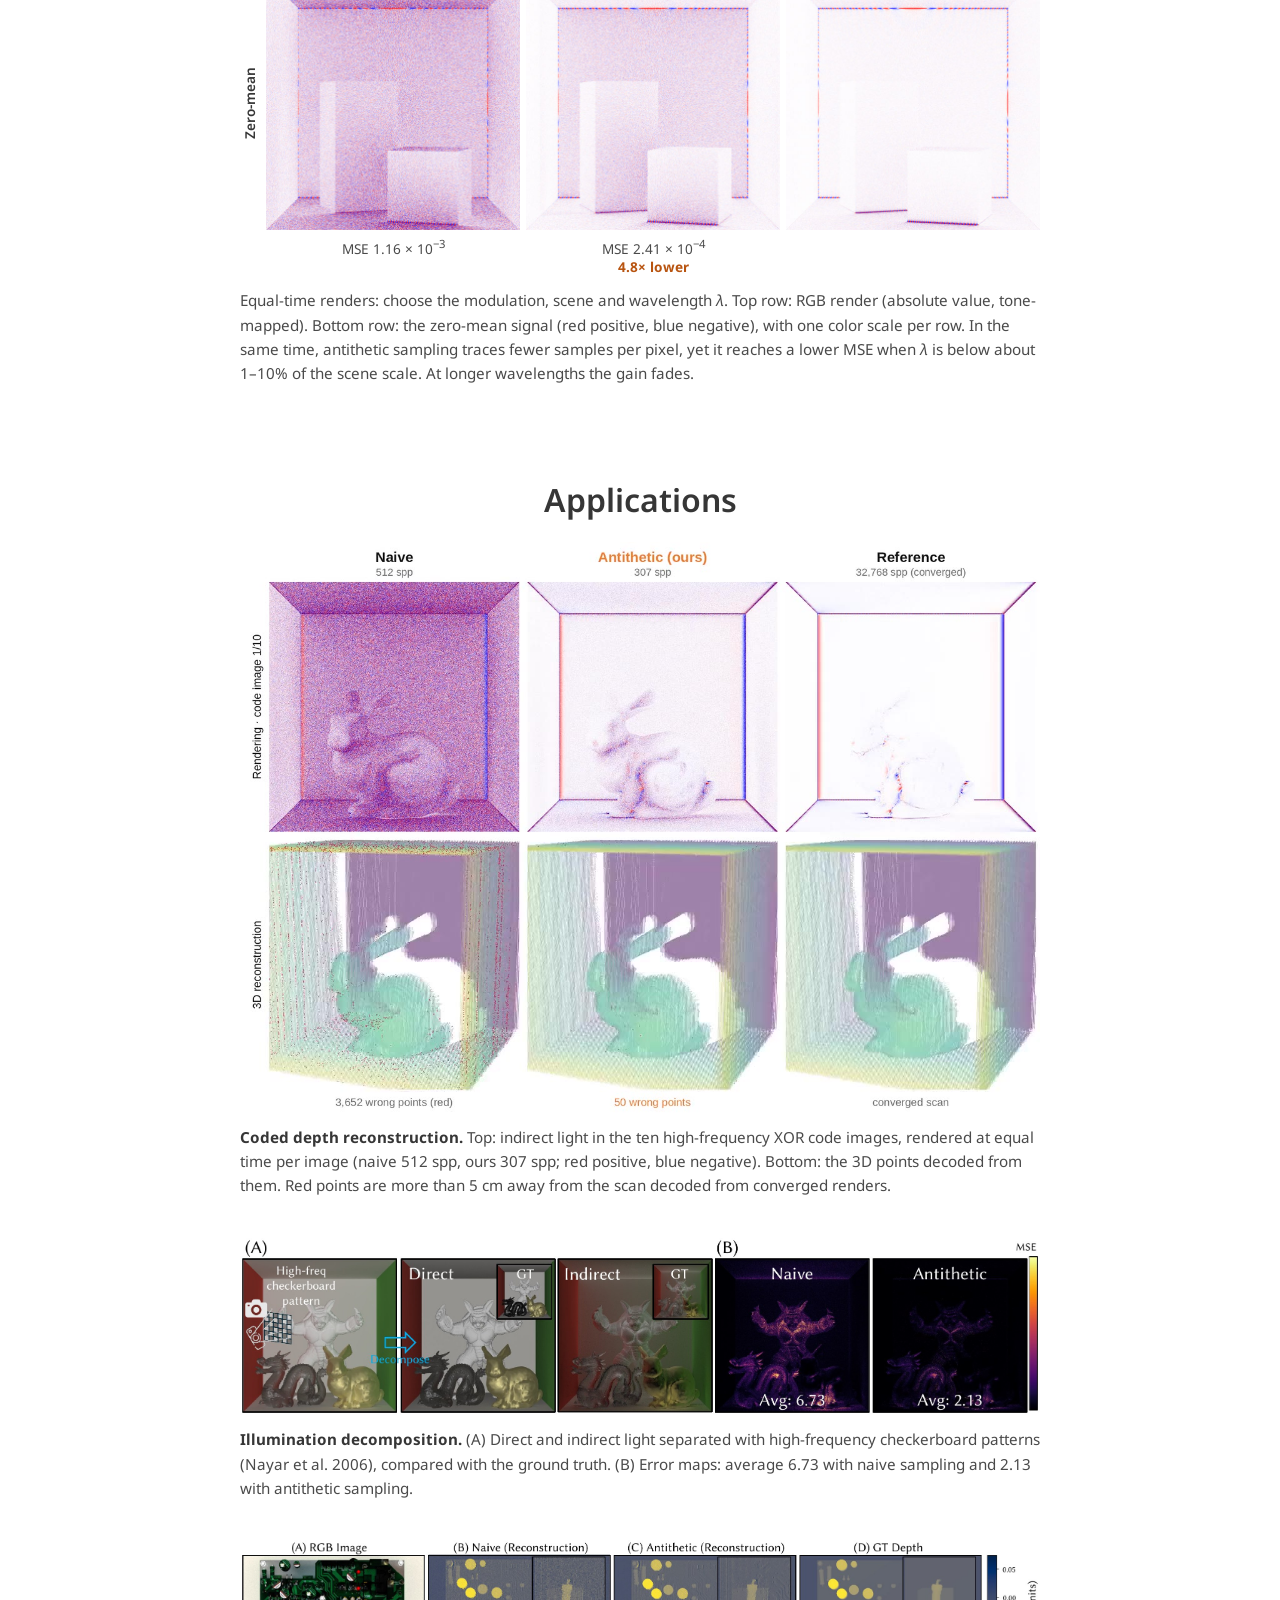
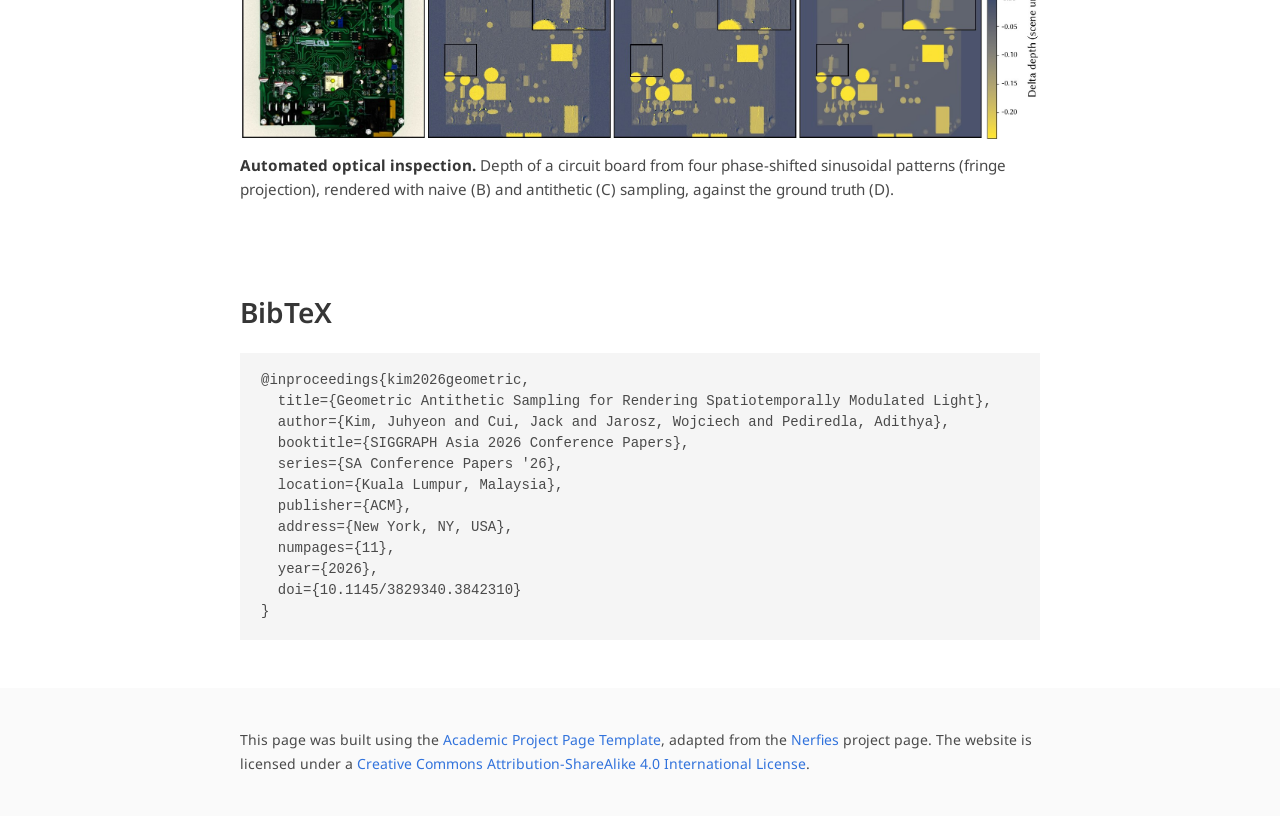
==== commit 8cfb5c7e: "figure update" ====
--- a/antithetic_modulation/index.html
+++ b/antithetic_modulation/index.html
@@ -18,7 +18,7 @@
   <link rel="icon" type="image/x-icon" href="static/images/butterfly.ico">
   <link href="https://fonts.googleapis.com/css?family=Google+Sans|Noto+Sans|Castoro" rel="stylesheet">
   <link rel="stylesheet" href="static/css/bulma.min.css">
-  <link rel="stylesheet" href="static/css/index.css?v=20261122-8">
+  <link rel="stylesheet" href="static/css/index.css?v=20261122-9">
   <script defer src="static/js/fontawesome.all.min.js"></script>
   <script defer src="static/js/render-data.js?v=20261122-1"></script>
   <script defer src="static/js/render-viewer.js?v=20261122-1"></script>
@@ -90,9 +90,19 @@
     </div>
     <div class="publication-container">
       <figure class="figure">
-        <img src="static/images/fig2_construction.png" width="1343" height="570" loading="lazy" alt="Geometric construction of antithetic pairs for CW-ToF and structured light">
-        <figcaption>
-          (A) CW-ToF: the antithetic path is half a wavelength longer or shorter, <em>ℓ</em>(<em>ξ</em>′) = <em>ℓ</em>(<em>ξ</em>) ± <em>λ</em>/2. We move one vertex and find it with Newton's method, along the average gradient of the path length. (B) Structured light: the antithetic sample has the opposite pattern value in projector coordinates, <em>P</em>(<em>ξ</em>′) = −<em>P</em>(<em>ξ</em>).
+        <div class="key-panels">
+          <div class="key-panel">
+            <p class="key-panel-title">(A) CW-ToF<span><em>ℓ</em>(<em>y</em>′) = <em>ℓ</em>(<em>y</em>) ± <em>λ</em>/2</span></p>
+            <img src="static/images/key_cwtof.png" width="855" height="716" loading="lazy" alt="CW-ToF: a primal path runs from the modulated light to vertex y on a triangle, then to x1 and the camera; the antithetic path moves y on its triangle to y′, where the path is half a wavelength longer">
+          </div>
+          <div class="key-panel">
+            <p class="key-panel-title">(B) Structured light<span><em>P</em>(<em>ξ</em>′) = −<em>P</em>(<em>ξ</em>)</span></p>
+            <img src="static/images/key_structured_light.png" width="713" height="588" loading="lazy" alt="Structured light: the primal path leaves the projector through pattern coordinate ξ and lands at y; the antithetic path goes through ξ′ with the opposite pattern value and lands at y′; both continue to x1 and the camera">
+          </div>
+        </div>
+        <p class="key-legend"><span class="is-primal">primal</span><span class="is-antithetic">antithetic</span></p>
+        <figcaption>
+          The antithetic path keeps the rest of the primal path and moves only the vertex <em>y</em>. (A) CW-ToF: <em>y</em>′ makes the path half a wavelength longer or shorter, which flips the sign of the modulation. <em>y</em>′ has two coordinates on its triangle but only one condition to meet, so we move it along the average path-length gradient, which keeps the mapping invertible, and solve with Newton's method. (B) Structured light: we take the projector coordinate <em>ξ</em>′ with the opposite pattern value; <em>y</em>′ is where the ray through <em>ξ</em>′ lands.
         </figcaption>
       </figure>
     </div>
--- a/antithetic_modulation/static/css/index.css
+++ b/antithetic_modulation/static/css/index.css
@@ -124,6 +124,69 @@
   font-size: 0.95rem;
   line-height: 1.6;
   color: #4a4a4a;
+}
+
+/* Key idea: two diagrams at the same scale (columns in the ratio of their widths), drawings bottom-aligned */
+.key-panels {
+  display: grid;
+  grid-template-columns: 855fr 713fr;
+  column-gap: 1.5rem;
+}
+
+.key-panel {
+  display: flex;
+  flex-direction: column;
+  justify-content: space-between;
+}
+
+.key-panel-title,
+.key-legend {
+  font-family: 'Google Sans', 'Noto Sans', sans-serif;
+  text-align: center;
+  color: #363636;
+}
+
+.key-panel-title {
+  margin-bottom: 0.75rem;
+  font-size: 1rem;
+  font-weight: 600;
+}
+
+.key-panel-title span {
+  display: block;
+  font-family: 'Noto Sans', sans-serif;
+  font-weight: 400;
+  color: #4a4a4a;
+}
+
+.key-legend {
+  display: flex;
+  justify-content: center;
+  gap: 1.75rem;
+  margin-top: 0.75rem;
+  font-size: 0.95rem;
+  font-weight: 600;
+}
+
+.key-legend span::before {
+  content: '';
+  display: inline-block;
+  width: 2rem;
+  margin-right: 0.5rem;
+  vertical-align: middle;
+  border-top: 3px solid #00b0f0;
+}
+
+.key-legend .is-primal {
+  color: #0077b3;
+}
+
+.key-legend .is-antithetic {
+  color: #d10000;
+}
+
+.key-legend .is-antithetic::before {
+  border-top: 3px dashed #ff0000;
 }
 
 /* Interactive render viewer */
@@ -316,6 +379,15 @@
     font-size: 0.875rem;
   }
 
+  .key-panels {
+    grid-template-columns: 1fr;
+    row-gap: 1.5rem;
+  }
+
+  .key-panel-title {
+    font-size: 0.9375rem;
+  }
+
   .viewer-control {
     grid-template-columns: 1fr;
     row-gap: 0.3rem;
